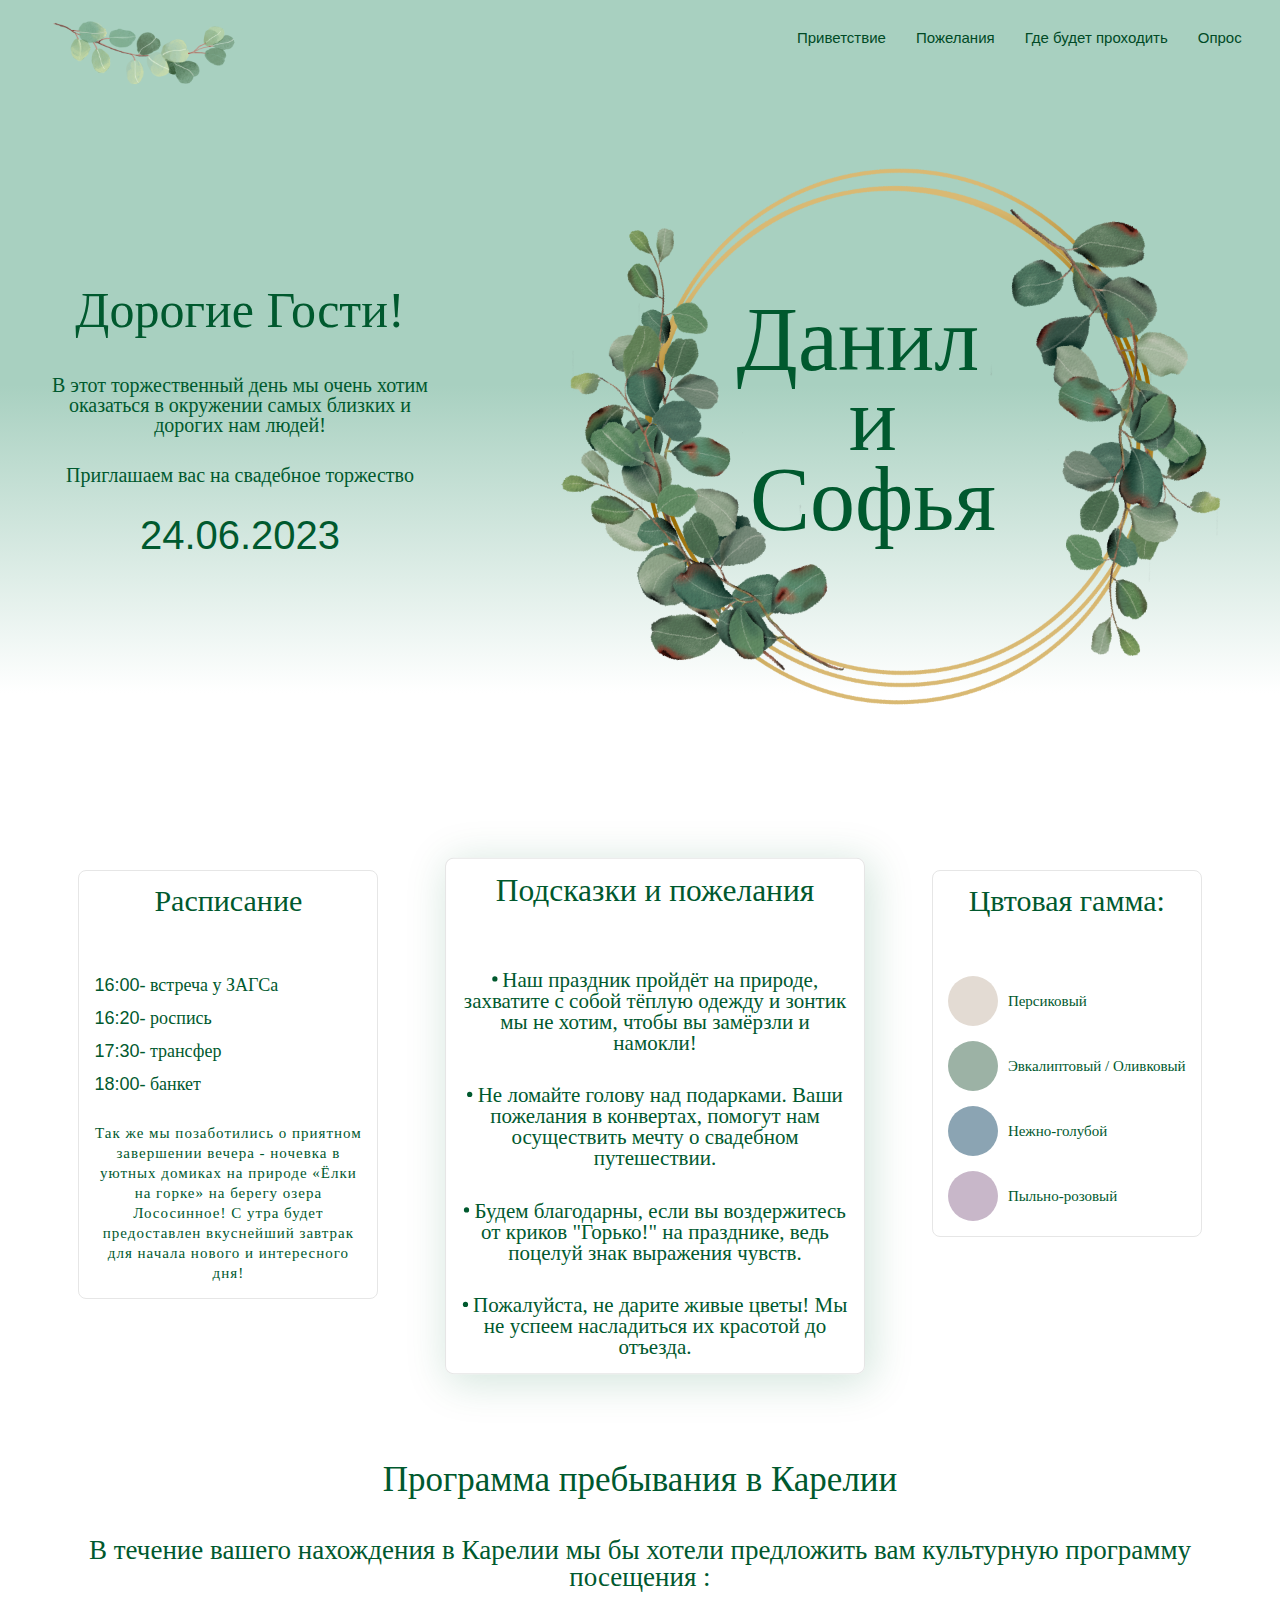
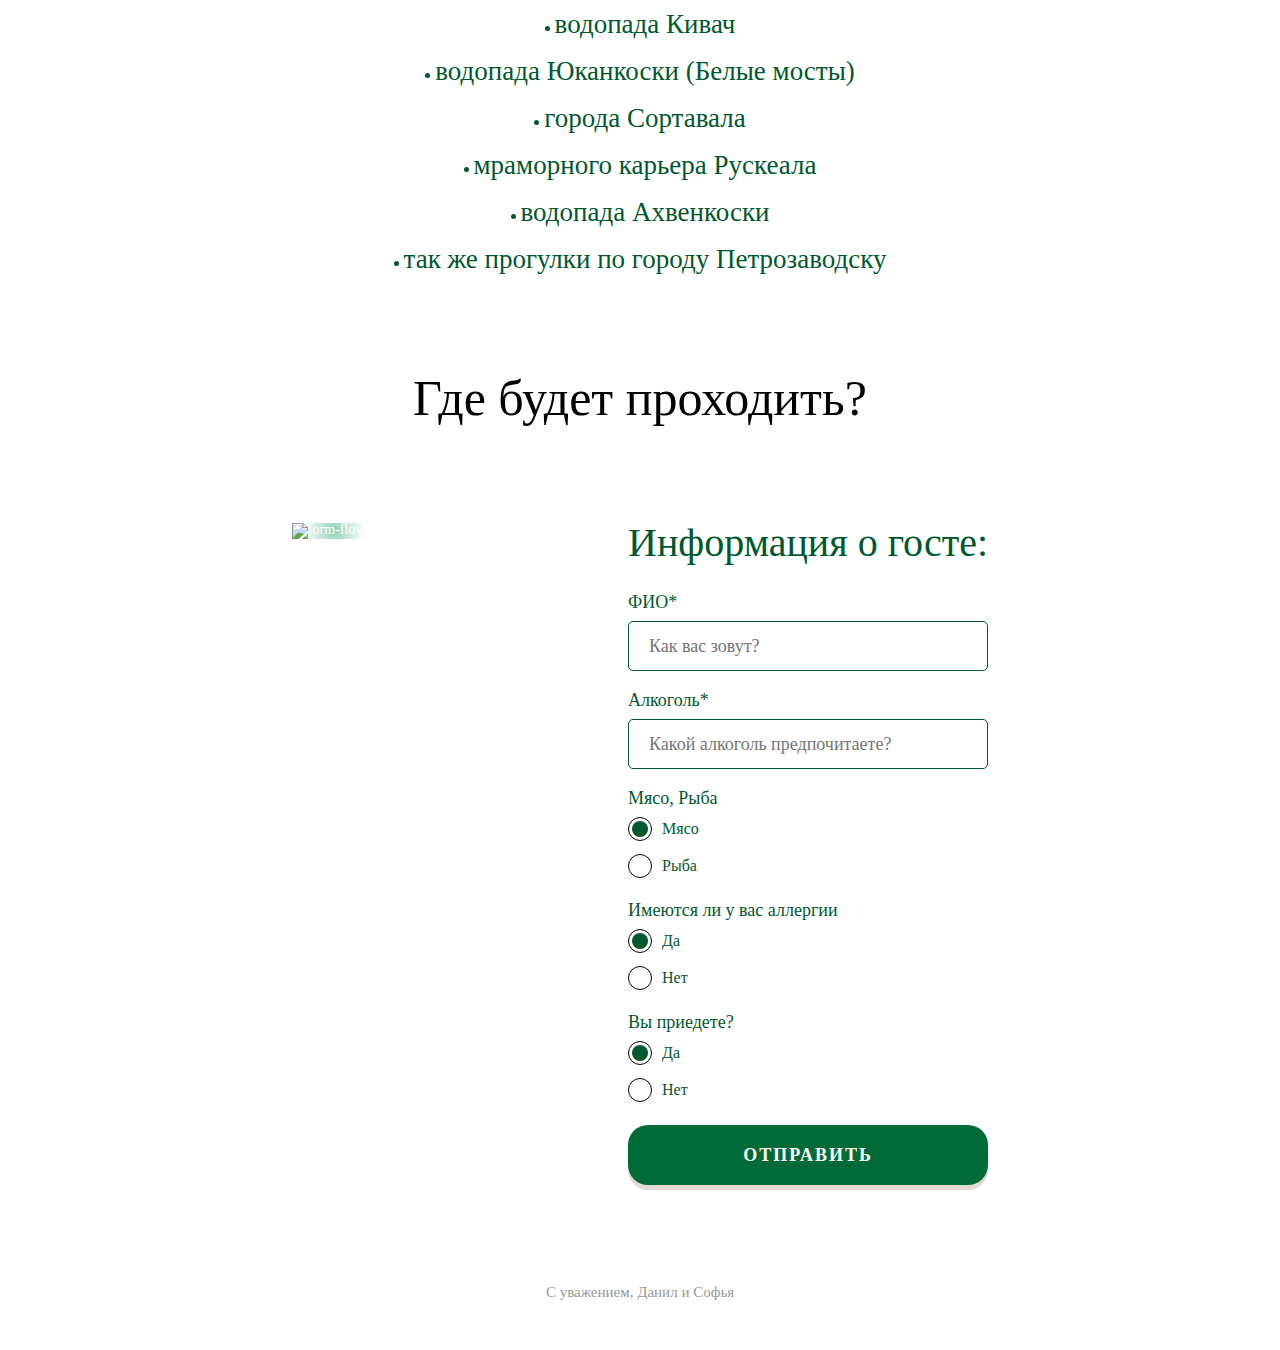
==== wedding/index.html @ c29b282f "refactor: new folder name" ====
<!DOCTYPE html>
<html lang="en">
    <head>
    <meta charset="UTF-8">
    <meta http-equiv="X-UA-Compatible" content="IE=edge">
    <meta name="viewport" content="width=device-width, initial-scale=1.0">
    <link rel="stylesheet" href="css/style.min.css">
    <title>Welcome</title>
</head>
<body>
    <section class="welcome">
        <header class="header">
    <div class="header-container">
        <div class="header-body">
            <div class="header-body__logo">
                <img src="img/flower-header.png" alt="flower-header" class="header-body__img">
            </div>
            <div class="header__menu">
                <nav class="header-nav">
                    <ul class="header-nav__list">
                        <li class="header-nav__item"><a href="#" class="header-nav__link header-nav__active">Приветствие</a></li>
                        <li class="header-nav__item"><a href="#wishes" class="header-nav__link">Пожелания</a></li>
                        <li class="header-nav__item"><a href="#location" class="header-nav__link">Где будет проходить</a></li>
                        <li class="header-nav__item"><a href="#questions" class="header-nav__link">Опрос</a></li>
                    </ul>
                </nav>
            </div>
            <div class="menu__icon">
                <span class="menu__line"></span>
                <span class="menu__line"></span>
                <span class="menu__line"></span>
            </div>
        </div>
    </div>
</header>
        <div class="welcome-block block">
  <div class="block__content">  
    <div class="block__info">
      <h2 class="block__title">Дорогие Гости!</h2>
      <div class="block__subtitle">
        <div class="block__text-one">
          В этот торжественный день мы очень хотим оказаться в окружении самых близких и дорогих нам людей!
        </div>
        <div class="block__text-two">
          Приглашаем вас на свадебное торжество <span class="data"> 24.06.2023 </span>
        </div>
      </div>
    </div>
    <div class="block__img">
      <div class="block__img_text">
        <span class="first-name"> Данил </span> <br> и <br> <span class="second-name">Софья</span> <br>
      </div>
      <img src="img/flowers-1.png" class="img" alt="welcome-img">
    </div>
  </div>  
</div>
    </section>
    <section id="wishes" class="wishes-block block">
  <div class="block__content card">
    <div class="block__info">
      <h2 class="block__title">Расписание</h2>
      <div class="block__flex">
        <ul class="shedule__list">
          <li class="shedule__item"><span class="time">16:00</span>- встреча у ЗАГСа</li>
          <li class="shedule__item"><span class="time">16:20</span>- роспись </li>
          <li class="shedule__item"><span class="time">17:30</span>- трансфер</li>
          <li class="shedule__item"><span class="time">18:00</span>- банкет</li>
        </ul>
        <div class="block__text">
          Так же мы позаботились о приятном завершении вечера - ночевка в уютных домиках на природе «Ёлки на горке» на берегу озера Лососинное!
          С утра будет предоставлен вкуснейший завтрак для начала нового и интересного дня!
        </div>
      </div>
    </div>
  </div>
  <div class="block__content card close-look">  
    <div class="block__info">
      <h2 class="block__title">Подсказки и пожелания</h2>
      <ul class="block__list">
        <li class="block__item">Наш праздник пройдёт на природе, захватите с собой тёплую одежду и зонтик мы не хотим, чтобы вы замёрзли и намокли!</li>
        <li class="block__item">Не ломайте голову над подарками. Ваши пожелания в конвертах, помогут нам осуществить мечту о свадебном путешествии.</li>
        <li class="block__item">Будем благодарны, если вы воздержитесь от криков "Горько!" на празднике, ведь поцелуй знак выражения чувств.</li>
        <li class="block__item">Пожалуйста, не дарите живые цветы! Мы не успеем насладиться их красотой до отъезда.</li>
      </ul>
    </div>
  </div>
  <div class="block__content card">
    <div class="block__info">
      <div class="block__title">
        Цвтовая гамма:
      </div>
      <div class="block__colors">
        <div class="block__color">
          <div class="block_colored color-1"></div>
          <div class="block__color_name">Персиковый</div>
        </div>
        <div class="block__color">
          <div class="block_colored color-2"></div>
          <div class="block__color_name">Эвкалиптовый / Оливковый </div>
        </div>
        <div class="block__color">
          <div class="block_colored color-3"></div>
          <div class="block__color_name">Нежно-голубой</div>
        </div>
        <div class="block__color">
          <div class="block_colored color-4"></div>
          <div class="block__color_name">Пыльно-розовый</div>
        </div>
      </div>
    </div>
  </div>
</section>
    <section class="care-block block">
  <div class="block__info">
    <h2 class="block__title">Программа пребывания в Карелии</h2>
    <div class="block__text">
        В течение вашего нахождения в Карелии мы бы хотели предложить вам культурную программу посещения :
       <ul class="block__list">
        <li class="block__item">водопада Кивач</li>
        <li class="block__item">водопада Юканкоски (Белые мосты)</li>
        <li class="block__item">города Сортавала</li>
        <li class="block__item">мраморного карьера Рускеала</li>
        <li class="block__item">водопада Ахвенкоски</li>
        <li class="block__item">так же прогулки по городу Петрозаводску</li>
       </ul>
    </div>
  </div>
</section>
    <section id="location" class="map-block block">
  <div class="block__info">
    <h2 class="block__title">
      Где будет проходить?
    </h2>
    <div class="block__position">
      <script type="text/javascript" charset="utf-8" async src="https://api-maps.yandex.ru/services/constructor/1.0/js/?um=constructor%3A1b09e8633f9c3d710726d26fac72322b1c498619cf0ec806323dfc02409b1bf2&amp;width=100%25&amp;height=500&amp;lang=ru_RU&amp;scroll=true"></script>
    </div>
  </div>
</section>

    <section id="questions" class="form-block block">
  <div class="block__info">
    <div class="block__img">
      <img src="img/flowers.png" alt="form-flower">
    </div>
  </div>
  <form action="#" class="form__body">
    <h3 class="form__title">Информация о госте:</h3>
    <div class="form__item">
      <label for="formQ1" class="form__label">ФИО*</label>
      <input placeholder="Как вас зовут?"id="formQ1" type="text" name="guests" class="form__input">
    </div>
    <div class="form__item">
      <label for="formQ2" class="form__label">Алкоголь*</label>
      <input placeholder="Какой алкоголь предпочитаете?" id="formQ2" type="text" name="alcohol" class="form__input">
    </div>
    <div class="form__item">
      <div class="form__label">Мясо, Рыба</div>
      <div class="options">
        <div class="options__item">
          <input id="formQ3-1" checked value="meat" type="radio" name="food" class="options__input">
          <label for="formQ3-1" class="options__label"><span>Мясо</span></label>
        </div>
        <div class="options__item">
          <input id="formQ3-3" value="fish" type="radio" name="food" class="options__input">
          <label for="formQ3-3" class="options__label"><span>Рыба</span></label>
        </div>
      </div>
    </div>
    <div class="form__item">
      <div class="form__label">Имеются ли у вас аллергии</div>
      <div class="options">
        <div class="options__item">
          <input id="formQ4-1" checked value="yes" type="radio" name="allergies" class="options__input">
          <label for="formQ4-1" class="options__label"><span>Да</span></label>
        </div>
        <div class="options__item">
          <input id="formQ4-2" value="no" type="radio" name="allergies" class="options__input">
          <label for="formQ4-2" class="options__label"><span>Нет</span></label>
        </div>
      </div>
    </div>
    <div class="form__item">
      <div class="form__label">Вы приедете?</div>
      <div class="options">
        <div class="options__item">
          <input id="formQ5-1" checked value="yes" type="radio" name="arrive" class="options__input">
          <label for="formQ5-1" class="options__label"><span>Да</span></label>
        </div>
        <div class="options__item">
          <input id="formQ6-2" value="no" type="radio" name="arrive" class="options__input">
          <label for="formQ6-2" class="options__label"><span>Нет</span></label>
        </div>
      </div>
    </div>
    <button tyope="submit" class="form__button">Отправить</button>
  </form>
</section>
    <footer class="footer">
  <div class="footer-container">С уважением, Данил и Софья</div>
</footer>
    <div class="shadow"></div>
    <script src="js/app.min.js"></script>
</body>
</html>
---- wedding/css/style.min.css ----
@charset "UTF-8";@import url(https://fonts.googleapis.com/css2?family=Alegreya:ital,wght@0,400;0,600;0,700;1,500&display=swap);@import url(https://fonts.cdnfonts.com/css/tt-ricordi-trial);@import url(https://fonts.cdnfonts.com/css/suithame);*{padding:0;margin:0;border:0}*,:after,:before{-moz-box-sizing:border-box;-webkit-box-sizing:border-box;box-sizing:border-box}:active,:focus{outline:0}a:active,a:focus{outline:0}aside,footer,header,nav{display:block}body,html{height:100%;width:100%;font-size:100%;line-height:1;font-size:14px;-ms-text-size-adjust:100%;-moz-text-size-adjust:100%;-webkit-text-size-adjust:100%}button,input,textarea{font-family:inherit}input::-ms-clear{display:none}button{cursor:pointer}button::-moz-focus-inner{padding:0;border:0}a,a:visited{text-decoration:none}a{color:#000}a:visited{color:#000}a:hover{text-decoration:none}ul li{list-style:none}img{vertical-align:top}h1,h2,h3,h4,h5,h6{font-size:inherit;font-weight:inherit}.header .header-container{max-width:1200px;margin:0 auto;padding-top:10px}.header .header-container .header-body{display:flex;align-items:center;justify-content:space-between}.header .header-container .header-body .header-body__logo{position:relative;cursor:pointer;color:#fff;min-width:200px;min-height:60px}.header .header-container .header-body .header-body__logo .header-body__img{display:block;position:absolute;left:0;top:-60px;max-width:200px;transform:rotate(90deg);transition:.5s}.header .header-container .header-body .header-body__logo .header-body__img:hover{transform:rotate(95deg);transition:.5s}.header .header-container .header-body .header-body__logo .header-body__img:active{transform:rotate(85deg);transition:.1s}.header .header-container .header-body .header__menu .header-nav{font-family:Arial;max-width:443px;max-height:27px}.header .header-container .header-body .header__menu .header-nav .header-nav__list{display:flex;column-gap:30px}.header .header-container .header-body .header__menu .header-nav .header-nav__list .header-nav__item{margin-top:-5px;font-size:15px;line-height:160%}.header .header-container .header-body .header__menu .header-nav .header-nav__list .header-nav__item .header-nav__link{white-space:nowrap;display:inline-block;color:#004a26;transition:.3s}.header .header-container .header-body .header__menu .header-nav .header-nav__list .header-nav__item .header-nav__link:hover{color:#006b37;transform:scale(1.1);transition:.3s}.header .header-container .header-body .header__menu .header-nav .header-nav__list .header-nav__item:last-child{margin-right:0}.header .header-container .menu__icon{display:none;position:relative;overflow:hidden;min-width:30px;min-height:30px;z-index:5}.header .header-container .menu__icon span{position:absolute;min-width:30px;height:3px;top:50%;left:50%;transform:translate(-50%,50%);background-color:#004a26;transition:all .3s}.header .header-container .menu__icon span:nth-of-type(2){top:calc(50% - 9px);transition:.3s}.header .header-container .menu__icon span:nth-of-type(3){top:calc(50% + 9px);transition:.3s}.header .header-container .menu__icon.active span:nth-of-type(1){top:50%;transform:translate(-10%,-100%) rotate(90deg)}.header .header-container .menu__icon.active span:nth-of-type(2){top:50%;transform:translate(-45%,-100%) rotate(90deg)}.header .header-container .menu__icon.active span:nth-of-type(3){top:50%;transform:translate(-80%,-100%) rotate(90deg)}@media (max-width:1200px){.header .header-container{max-width:1100px;padding-left:20px;padding-right:20px}.header .header-container .header-body{justify-content:space-between}.header .header-container .header-body .header-body__logo{min-width:200px;min-height:60px}.header .header-container .header-body .header-body__logo .header-body__img{left:0;top:-50px;max-width:200px}}@media (max-width:768px){.header .header-container{max-width:706px;padding-left:0;padding-right:0}.header .header-container .header-body .header-body__logo{min-width:150px;min-height:60px}.header .header-container .header-body .header-body__logo .header-body__img{top:-50px;max-width:150px}}@media (max-width:767.5px){.header .header-container .header-body .header__menu{position:fixed;top:-150%;right:0;width:100%;height:100%;background:#fff;background:linear-gradient(0deg,#fff 10%,#a8d0c0 50%);transition:.5s}.header .header-container .header-body .header__menu.active{z-index:4;top:0;transition:.5s}.header .header-container .header-body .header__menu .header-nav{max-width:100%}.header .header-container .header-body .header__menu .header-nav .header-nav__list{margin:248px auto;flex-direction:column;align-items:center;gap:30px}.header .header-container .header-body .header__menu .header-nav .header-nav__list .header-nav__item{font-family:"TT Ricordi Trial";border-bottom:1px solid #616161;margin:0;font-size:28px;line-height:160%;transition:.2s}.header .header-container .header-body .header__menu .header-nav .header-nav__list .header-nav__item.active{transform:scale(1.05);transition:.2s}.header .header-container .header-body .menu__icon{min-height:30px;display:block;color:#f1cdb3}}@media (max-width:720px){.header .header-container{max-width:700px;padding-left:20px;padding-right:20px}}@media (max-width:620px){.header .header-container{max-width:700px;padding-left:20px;padding-right:20px}.header .header-container .header-body .header-body__logo{min-width:100px;min-height:60px}.header .header-container .header-body .header-body__logo .header-body__img{top:-20px;max-width:100px}}@media (max-width:365px){.header .header-container{max-width:350px}}@media (max-width:290px){.header .header-container{padding:15px 10px}.header .header-container .header-body .header__menu{width:290px;height:100%}.header .header-container .header-body .header__menu .header-nav .header-nav__list{max-width:220px;gap:30px}.header .header-container .header-body .header__menu .header-nav .header-nav__list .header-nav__item{font-size:25px}}.welcome-block{font-family:Georgia}.welcome-block .block__content{display:flex;justify-content:space-between}.welcome-block .block__content .block__info{min-height:50%;display:flex;flex-direction:column;text-align:center;align-self:center;row-gap:40px}.welcome-block .block__content .block__info .block__title{font-family:"TT Ricordi Trial";color:#00592e;font-size:50px;font-weight:500}.welcome-block .block__content .block__info .block__subtitle{font-family:Georgia;display:flex;flex-direction:column;row-gap:30px;color:#00592e;max-width:400px;font-size:20px}.welcome-block .block__content .block__info .block__subtitle .block__text-two .data{display:block;margin-top:30px;font-family:Suithame,sans-serif;font-size:40px}.welcome-block .block__content .block__img{position:relative;max-width:700px;max-height:700px}.welcome-block .block__content .block__img .block__img_text{user-select:none;font-family:"TT Ricordi Trial";font-size:90px;line-height:80px;font-weight:100;color:#00592e;text-align:center;position:absolute;left:210px;bottom:230px}.welcome-block .block__content .block__img .block__img_text .first-name{margin-left:-30px}.welcome-block .block__content .block__img .block__img_text .small-text{margin-left:60px;font-size:35px}.welcome-block .block__content .block__img img{max-width:700px;max-height:700px}@media (max-width:1250px){.welcome-block .block__content{justify-content:space-evenly}}@media (max-width:1100px){.welcome-block .block__content{justify-content:space-evenly}.welcome-block .block__content .block__img{max-width:500px;max-height:500px}.welcome-block .block__content .block__img img{max-width:500px;max-height:500px}.welcome-block .block__content .block__img .block__img_text{font-size:70px;line-height:60px;left:110px;bottom:160px}.welcome-block .block__content .block__img .block__img_text .first-name{margin-left:0}.welcome-block .block__content .block__img .block__img_text .second-name{margin-left:30px}.welcome-block .block__content .block__img .block__img_text .small-text{margin-left:0;font-size:35px}}@media (max-width:980px){.welcome-block .block__content{justify-content:space-evenly}.welcome-block .block__content .block__info .block__title{font-size:40px}.welcome-block .block__content .block__info .block__subtitle{font-size:15px}}@media (max-width:750px){.welcome-block .block__content{justify-content:space-evenly}.welcome-block .block__content .block__info{row-gap:15px}.welcome-block .block__content .block__info .block__title{font-size:30px}.welcome-block .block__content .block__info .block__subtitle{font-size:12px;row-gap:15px}.welcome-block .block__content .block__info .block__subtitle .block__text-two .data{margin-top:15px;font-size:30px}.welcome-block .block__content .block__img{max-width:300px;max-height:300px}.welcome-block .block__content .block__img img{max-width:300px;max-height:300px}.welcome-block .block__content .block__img .block__img_text{font-size:40px;line-height:40px;left:60px;bottom:85px}.welcome-block .block__content .block__img .block__img_text .first-name{margin-left:0}.welcome-block .block__content .block__img .block__img_text .second-name{margin-left:30px}}@media (max-width:490px){.welcome-block .block__content{justify-content:space-evenly}.welcome-block .block__content .block__info{row-gap:10px}.welcome-block .block__content .block__info .block__title{font-size:20px}.welcome-block .block__content .block__info .block__subtitle{font-size:10px;row-gap:10px}.welcome-block .block__content .block__info .block__subtitle .block__text-two .data{margin-top:10px;font-size:20px}.welcome-block .block__content .block__img{max-width:200px;max-height:200px}.welcome-block .block__content .block__img img{max-width:200px;max-height:200px}.welcome-block .block__content .block__img .block__img_text{font-size:25px;line-height:25px;left:35px;bottom:60px}.welcome-block .block__content .block__img .block__img_text .first-name{margin-left:0}.welcome-block .block__content .block__img .block__img_text .second-name{margin-left:30px}}@media (max-width:360px){.welcome-block .block__content{justify-content:space-evenly}.welcome-block .block__content .block__info{row-gap:10px}.welcome-block .block__content .block__info .block__title{font-size:20px}.welcome-block .block__content .block__info .block__subtitle{font-size:9px;row-gap:10px}.welcome-block .block__content .block__info .block__subtitle .block__text-two .data{margin-top:10px;font-size:15px}}@media (max-width:300px){.welcome-block .block__content{justify-content:space-evenly}.welcome-block .block__content .block__info{row-gap:10px}.welcome-block .block__content .block__info .block__title{font-size:15px;white-space:nowrap}.welcome-block .block__content .block__info .block__subtitle{font-size:10px;letter-spacing:0;row-gap:5px}.welcome-block .block__content .block__info .block__subtitle .block__text-two .data{margin-top:10px;font-size:15px}.welcome-block .block__content .block__img{max-width:150px;max-height:150px}.welcome-block .block__content .block__img img{max-width:150px;max-height:150px}.welcome-block .block__content .block__img .block__img_text{font-size:18px;line-height:20px;left:27px;bottom:45px}.welcome-block .block__content .block__img .block__img_text .second-name{margin-left:25px}}.wishes-block{display:flex;justify-content:space-around;flex-wrap:wrap}.wishes-block .block__content{cursor:pointer;border:1px solid #e6e6e6;border-radius:8px;max-width:300px;padding:15px;height:100%;transition:.5s}.wishes-block .block__content .block__colors{display:flex;flex-wrap:wrap;flex-direction:column;align-items:start;row-gap:15px}.wishes-block .block__content .block__colors .block__color{display:flex;align-items:center;column-gap:10px}.wishes-block .block__content .block__colors .block__color .block_colored{min-width:50px;min-height:50px;max-width:50px;max-height:50px;border-radius:50%}.wishes-block .block__content .block__colors .block__color .block__color_name{text-align:left;font-family:Georgia,"Times New Roman",Times,serif;font-size:15px}.wishes-block .block__content .block__colors .block__color .color-1{background-color:#e3dbd3}.wishes-block .block__content .block__colors .block__color .color-2{background-color:#9cb2a5}.wishes-block .block__content .block__colors .block__color .color-3{background-color:#8ba4b3}.wishes-block .block__content .block__colors .block__color .color-4{background-color:#c8b7c9}.wishes-block .block__content .block__info{display:flex;flex-direction:column;text-align:center;color:#00592e}.wishes-block .block__content .block__info .block__title{font-family:"TT Ricordi Trial";font-size:30px;margin-bottom:60px}.wishes-block .block__content .block__info .block__list{max-width:600px;margin:0 auto;display:flex;flex-direction:column;row-gap:30px}.wishes-block .block__content .block__info .block__list .block__item{font-family:Georgia,"Times New Roman",Times,serif;font-size:20px}.wishes-block .block__content .block__info .block__list .block__item::before{content:"";display:inline-block;width:5px;height:5px;background-color:#00592e;border-radius:10px;margin:0 5px 5px 0}.wishes-block .block__content .block__info .shedule__list{display:flex;flex-direction:column;row-gap:15px}.wishes-block .block__content .block__info .shedule__list .shedule__item{font-size:18px;text-align:left}.wishes-block .block__content .block__info .shedule__list .shedule__item .time{font-family:Suithame,sans-serif}.wishes-block .block__content .block__info .block__text{text-align:center;margin-top:30px;font-size:15px;line-height:20px;letter-spacing:1px}.wishes-block .block__content:nth-child(2){max-width:400px}.close-look{transform:scale(1.05);box-shadow:4px 6px 40px 2px rgba(1,109,57,.1764705882);transition:.5s}@media (max-width:1060px){.wishes-block .block__content{max-width:250px}.wishes-block .block__content .block__info .block__title{margin-bottom:20px}.wishes-block .block__content .block__info .block__list{row-gap:15px}.wishes-block .block__content .block__info .block__list .block__item{font-size:15px}.wishes-block .block__content .block__info .shedule__list{row-gap:15px}.wishes-block .block__content .block__info .shedule__list .shedule__item{font-size:15px;text-align:left}.wishes-block .block__content .block__info .shedule__list .shedule__item .time{font-family:Suithame,sans-serif}.wishes-block .block__content .block__info .block__text{margin-top:15px;font-size:15px;line-height:15px;letter-spacing:0}}@media (max-width:990px){.wishes-block .block__content{max-width:250px}.wishes-block .block__content .block__info .block__title{font-size:30px}.wishes-block .block__content .block__info .block__colors .block__color .block_colored{min-width:30px;min-height:30px;max-width:30px;max-height:30px;border-radius:50%}.wishes-block .block__content .block__info .block__colors .block__color .block__color_name{font-size:12px}.wishes-block .block__content .block__info .block__list{max-width:300px}.wishes-block .block__content .block__info .block__list .block__item{font-size:12px}.wishes-block .block__content .block__info .shedule__list{row-gap:15px}.wishes-block .block__content .block__info .shedule__list .shedule__item{font-size:12px}.wishes-block .block__content .block__info .block__flex .block__text{font-size:12px}}@media (max-width:800px){.wishes-block{gap:15px}.wishes-block .block__content .block__info .block__list{max-width:400px}.wishes-block .block__content .block__info .block__list .block__item::before{margin:0 5px 2px 0}.wishes-block .block__content .block__info .block__flex{max-width:600px;display:flex}.wishes-block .block__content .block__info .block__flex .block__text{text-align:left;max-width:200px;margin:0 0 0 20px}}@media (max-width:693px){.wishes-block{gap:15px}.wishes-block .block__content{max-width:355px}.wishes-block .block__content .block__info .block__title{font-size:30px}.wishes-block .block__content .block__info .block__list{max-width:400px}.wishes-block .block__content .block__info .block__list .block__item::before{margin:0 5px 2px 0}.wishes-block .block__content .block__info .block__flex{max-width:600px;display:flex}.wishes-block .block__content .block__info .block__flex .block__text{text-align:left;max-width:200px;margin:0 0 0 20px}}@media (max-width:480px){.wishes-block .block__content .block__info .block__title{font-size:20px}}@media (max-width:350px){.wishes-block .block__content .block__info .block__flex{max-width:600px;display:flex;flex-direction:column}.wishes-block .block__content .block__info .block__flex .block__text{text-align:center;max-width:200px;margin:15px 0 0 0}}.care-block .block__info{color:#00592e;min-height:50%;display:flex;flex-direction:column;text-align:center;align-self:center;row-gap:40px}.care-block .block__info .block__title{font-family:"TT Ricordi Trial";font-size:35px}.care-block .block__info .block__text{display:flex;flex-direction:column;row-gap:20px;font-size:3vh}.care-block .block__info .block__text .block__list{max-width:500px;margin:0 auto;text-align:center;display:flex;flex-direction:column;row-gap:20px}.care-block .block__info .block__text .block__list .block__item{cursor:pointer;font-family:Georgia,"Times New Roman",Times,serif;transition:.5s}.care-block .block__info .block__text .block__list .block__item::before{content:"";display:inline-block;width:5px;height:5px;background-color:#00592e;border-radius:10px;margin:0 5px 2px 0}.care-block .block__info .block__text .block__list .block__item:hover{margin-left:10px;transition:.5s}.care-block .block__info .block__text .block__list .block__item:active{transform:scale(1.05);transition:.5s}@media (max-width:990px){.care-block .block__info{row-gap:30px}.care-block .block__info .block__title{font-size:30px}.care-block .block__info .block__text{font-size:15px}.care-block .block__info .block__text .block__list{font-size:13px;row-gap:10px}}@media (max-width:480px){.care-block .block__info{row-gap:20px}.care-block .block__info .block__title{font-size:20px}.care-block .block__info .block__text{font-size:13px}.care-block .block__info .block__text .block__list{font-size:13px;row-gap:10px}}.map-block{max-width:1200px;margin:0 auto;margin-bottom:100px}.map-block .block__info{text-align:center}.map-block .block__info .block__title{font-family:"TT Ricordi Trial";font-size:50px;font-weight:500;margin-bottom:60px}.map-block .block__info .block__position{max-width:1200px}@media (max-width:990px){.map-block .block__info .block__title{font-size:30px;margin-bottom:30px}}@media (max-width:480px){.map-block .block__info .block__title{font-size:20px}}.form-block{display:flex;justify-content:space-evenly;color:#00592e}.form-block .block__info{color:#fff;max-width:100%;max-height:60px}.form-block .block__info .block__img{display:block;background:#95d2ba;background:radial-gradient(circle,#95d2ba 3%,#fff 74%);max-width:500px}.form-block .block__info .block__img img{max-width:500px;transition:.5s}.form-block .block__info .block__img img:hover{transform:scale(1.1);transition:.5s}.form-block .block__info .block__img img:active{opacity:.8}.form-block *{outline:0}.form-block .form__body{display:block}.form-block .form__body .form__title{font-family:"TT Ricordi Trial";font-size:40px;margin-bottom:30px}.form-block .form__body .form__item{margin-bottom:20px}.form-block .form__body .form__item .form__label{font-size:18px;display:block;margin-bottom:10px}.form-block .form__body .form__item .form__input{font-size:18px;min-height:50px;padding:0 20px;border-radius:5px;width:100%;border:1px solid #00592e;transition:.2s}.form-block .form__body .form__item .form__input:focus{box-shadow:0 0 10px #a8a8a8;transition:.2s}.form-block .form__body .form__item .options .options__item{margin-bottom:10px}.form-block .form__body .form__item .options .options__item .options__input{display:none;transition:.3s}.form-block .form__body .form__item .options .options__item .options__input:checked+.options__label::after{transform:scale(1);transition:.3s}.form-block .form__body .form__item .options .options__item .options__label{position:relative;display:inline-flex;font-size:16px;line-height:140%;align-items:center;transition:.3s}.form-block .form__body .form__item .options .options__item .options__label::before{content:"";align-self:flex-start;flex:0 0 24px;height:24px;background-color:#fff;border:1px solid #000;border-radius:50%;margin-right:10px}.form-block .form__body .form__item .options .options__item .options__label::after{content:"";position:absolute;top:4px;left:4px;width:16px;height:16px;background-color:#00592e;border-radius:50%;transform:scale(0)}.form-block .form__body .form__button{position:relative;top:0;width:100%;display:flex;justify-content:center;align-items:center;min-height:60px;background-color:#006b37;color:#fff;font-size:18px;font-weight:700;letter-spacing:2px;text-transform:uppercase;cursor:pointer;border-radius:20px;box-shadow:0 5px 0 #e3dbd3;transition:.5s}.form-block .form__body .form__button:hover{background-color:#00944c;box-shadow:0 4px 0 #948e89;transition:.5s}.form-block .form__body .form__button:active{top:3px;box-shadow:0 2px 0 #948e89}@media (max-width:930px){.form-block .block__info{max-width:100%;max-height:60px}.form-block .block__info .block__img{max-width:400px}.form-block .block__info .block__img img{max-width:400px}.form-block .form__body .form__title{font-family:"TT Ricordi Trial";font-size:30px;margin-bottom:30px}.form-block .form__body .form__item{margin-bottom:20px}.form-block .form__body .form__item .form__input{min-height:50px;width:100%}}@media (max-width:760px){.form-block{display:block;max-width:100%}.form-block .block__info{max-height:60px}.form-block .block__info .block__img{display:none}.form-block .block__info .block__img img{display:none}.form-block .form__body{max-width:80%;margin:0 auto}.form-block .form__body .form__title{text-align:center;font-size:30px;font-weight:700;margin-bottom:30px}.form-block .form__body .form__item{margin-bottom:20px}.form-block .form__body .form__item .form__input{min-height:50px;width:100%}}@media (max-width:470px){.form-block{display:block;max-width:100%}.form-block .form__body{max-width:80%;margin:0 auto}.form-block .form__body .form__title{font-size:20px;font-weight:700;margin-bottom:30px}.form-block .form__body .form__item{margin-bottom:20px}.form-block .form__body .form__item .form__input{min-height:50px;width:100%}}.footer{max-width:1200px;margin:100px auto;padding-bottom:50px}.footer .footer-container{text-align:center;font-size:15px;color:gray;opacity:.8}html{scroll-behavior:smooth}body{overflow-x:hidden;background:#fff}.block{max-width:1200px;margin:0 auto;margin-bottom:100px}.welcome{background:#fff;background:linear-gradient(0deg,#fff 10%,#a8d0c0 50%)}.lock{overflow:hidden}@media (max-width:980px){.block{padding:0 15px}}@media (max-width:980px){.block{padding:0 15px;margin-bottom:30px}}
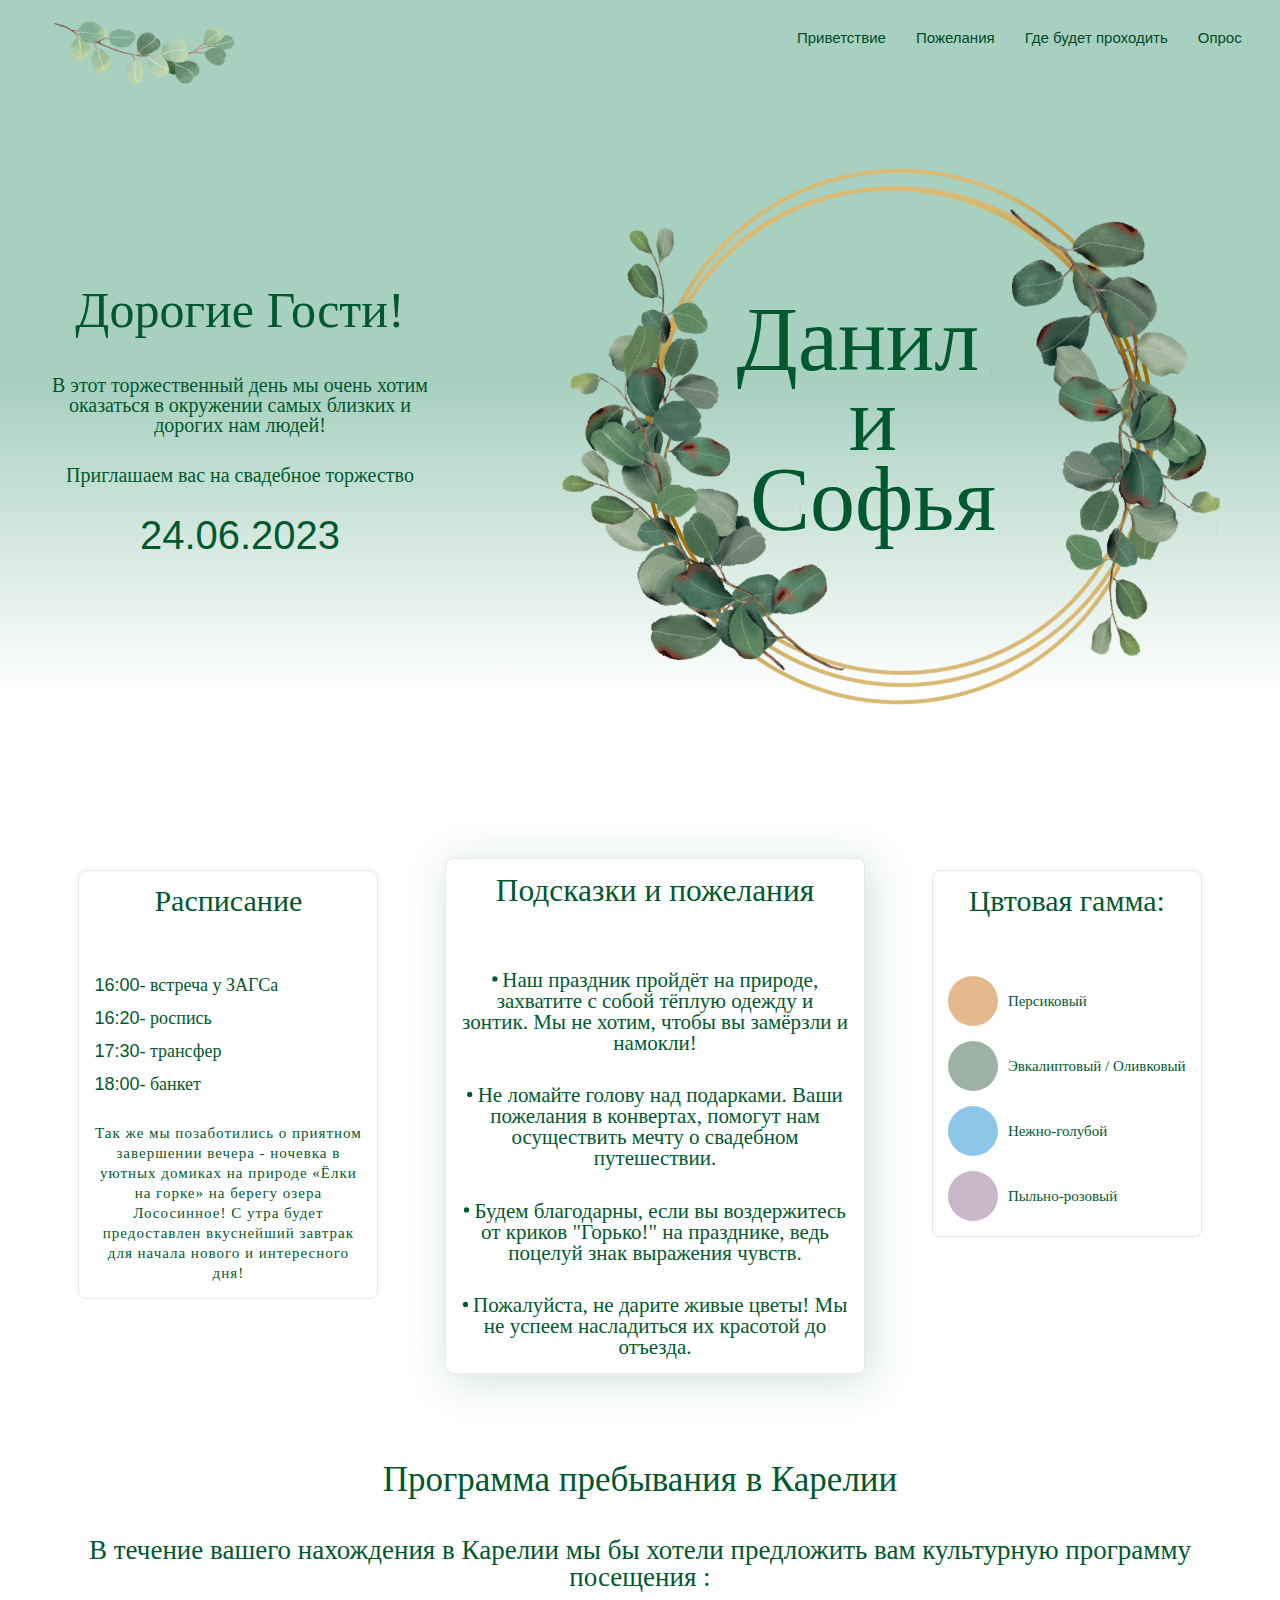
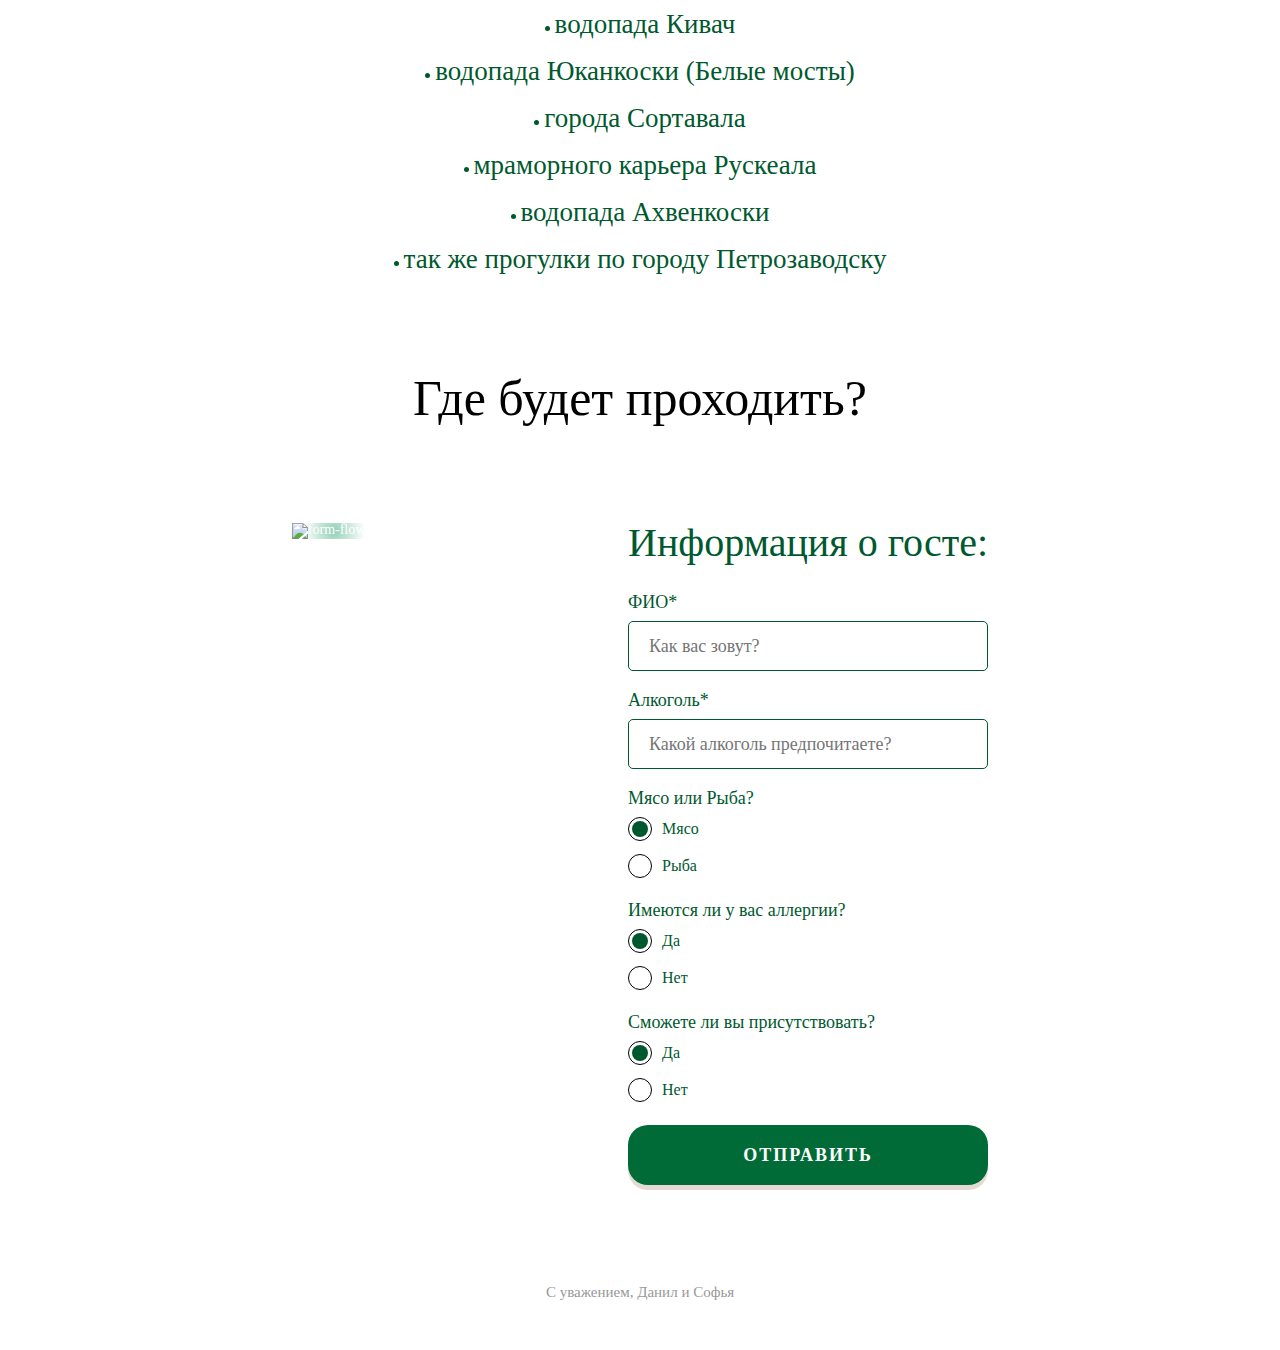
==== commit 3734589d: "fix: form, colors, burger fixes" ====
--- a/wedding/index.html
+++ b/wedding/index.html
@@ -77,7 +77,7 @@
     <div class="block__info">
       <h2 class="block__title">Подсказки и пожелания</h2>
       <ul class="block__list">
-        <li class="block__item">Наш праздник пройдёт на природе, захватите с собой тёплую одежду и зонтик мы не хотим, чтобы вы замёрзли и намокли!</li>
+        <li class="block__item">Наш праздник пройдёт на природе, захватите с собой тёплую одежду и зонтик. Мы не хотим, чтобы вы замёрзли и намокли!</li>
         <li class="block__item">Не ломайте голову над подарками. Ваши пожелания в конвертах, помогут нам осуществить мечту о свадебном путешествии.</li>
         <li class="block__item">Будем благодарны, если вы воздержитесь от криков "Горько!" на празднике, ведь поцелуй знак выражения чувств.</li>
         <li class="block__item">Пожалуйста, не дарите живые цветы! Мы не успеем насладиться их красотой до отъезда.</li>
@@ -154,7 +154,7 @@
       <input placeholder="Какой алкоголь предпочитаете?" id="formQ2" type="text" name="alcohol" class="form__input">
     </div>
     <div class="form__item">
-      <div class="form__label">Мясо, Рыба</div>
+      <div class="form__label">Мясо или Рыба?</div>
       <div class="options">
         <div class="options__item">
           <input id="formQ3-1" checked value="meat" type="radio" name="food" class="options__input">
@@ -167,7 +167,7 @@
       </div>
     </div>
     <div class="form__item">
-      <div class="form__label">Имеются ли у вас аллергии</div>
+      <div class="form__label">Имеются ли у вас аллергии?</div>
       <div class="options">
         <div class="options__item">
           <input id="formQ4-1" checked value="yes" type="radio" name="allergies" class="options__input">
@@ -180,7 +180,7 @@
       </div>
     </div>
     <div class="form__item">
-      <div class="form__label">Вы приедете?</div>
+      <div class="form__label">Сможете ли вы присутствовать?</div>
       <div class="options">
         <div class="options__item">
           <input id="formQ5-1" checked value="yes" type="radio" name="arrive" class="options__input">
--- a/wedding/css/style.min.css
+++ b/wedding/css/style.min.css
@@ -1 +1 @@
-@charset "UTF-8";@import url(https://fonts.googleapis.com/css2?family=Alegreya:ital,wght@0,400;0,600;0,700;1,500&display=swap);@import url(https://fonts.cdnfonts.com/css/tt-ricordi-trial);@import url(https://fonts.cdnfonts.com/css/suithame);*{padding:0;margin:0;border:0}*,:after,:before{-moz-box-sizing:border-box;-webkit-box-sizing:border-box;box-sizing:border-box}:active,:focus{outline:0}a:active,a:focus{outline:0}aside,footer,header,nav{display:block}body,html{height:100%;width:100%;font-size:100%;line-height:1;font-size:14px;-ms-text-size-adjust:100%;-moz-text-size-adjust:100%;-webkit-text-size-adjust:100%}button,input,textarea{font-family:inherit}input::-ms-clear{display:none}button{cursor:pointer}button::-moz-focus-inner{padding:0;border:0}a,a:visited{text-decoration:none}a{color:#000}a:visited{color:#000}a:hover{text-decoration:none}ul li{list-style:none}img{vertical-align:top}h1,h2,h3,h4,h5,h6{font-size:inherit;font-weight:inherit}.header .header-container{max-width:1200px;margin:0 auto;padding-top:10px}.header .header-container .header-body{display:flex;align-items:center;justify-content:space-between}.header .header-container .header-body .header-body__logo{position:relative;cursor:pointer;color:#fff;min-width:200px;min-height:60px}.header .header-container .header-body .header-body__logo .header-body__img{display:block;position:absolute;left:0;top:-60px;max-width:200px;transform:rotate(90deg);transition:.5s}.header .header-container .header-body .header-body__logo .header-body__img:hover{transform:rotate(95deg);transition:.5s}.header .header-container .header-body .header-body__logo .header-body__img:active{transform:rotate(85deg);transition:.1s}.header .header-container .header-body .header__menu .header-nav{font-family:Arial;max-width:443px;max-height:27px}.header .header-container .header-body .header__menu .header-nav .header-nav__list{display:flex;column-gap:30px}.header .header-container .header-body .header__menu .header-nav .header-nav__list .header-nav__item{margin-top:-5px;font-size:15px;line-height:160%}.header .header-container .header-body .header__menu .header-nav .header-nav__list .header-nav__item .header-nav__link{white-space:nowrap;display:inline-block;color:#004a26;transition:.3s}.header .header-container .header-body .header__menu .header-nav .header-nav__list .header-nav__item .header-nav__link:hover{color:#006b37;transform:scale(1.1);transition:.3s}.header .header-container .header-body .header__menu .header-nav .header-nav__list .header-nav__item:last-child{margin-right:0}.header .header-container .menu__icon{display:none;position:relative;overflow:hidden;min-width:30px;min-height:30px;z-index:5}.header .header-container .menu__icon span{position:absolute;min-width:30px;height:3px;top:50%;left:50%;transform:translate(-50%,50%);background-color:#004a26;transition:all .3s}.header .header-container .menu__icon span:nth-of-type(2){top:calc(50% - 9px);transition:.3s}.header .header-container .menu__icon span:nth-of-type(3){top:calc(50% + 9px);transition:.3s}.header .header-container .menu__icon.active span:nth-of-type(1){top:50%;transform:translate(-10%,-100%) rotate(90deg)}.header .header-container .menu__icon.active span:nth-of-type(2){top:50%;transform:translate(-45%,-100%) rotate(90deg)}.header .header-container .menu__icon.active span:nth-of-type(3){top:50%;transform:translate(-80%,-100%) rotate(90deg)}@media (max-width:1200px){.header .header-container{max-width:1100px;padding-left:20px;padding-right:20px}.header .header-container .header-body{justify-content:space-between}.header .header-container .header-body .header-body__logo{min-width:200px;min-height:60px}.header .header-container .header-body .header-body__logo .header-body__img{left:0;top:-50px;max-width:200px}}@media (max-width:768px){.header .header-container{max-width:706px;padding-left:0;padding-right:0}.header .header-container .header-body .header-body__logo{min-width:150px;min-height:60px}.header .header-container .header-body .header-body__logo .header-body__img{top:-50px;max-width:150px}}@media (max-width:767.5px){.header .header-container .header-body .header__menu{position:fixed;top:-150%;right:0;width:100%;height:100%;background:#fff;background:linear-gradient(0deg,#fff 10%,#a8d0c0 50%);transition:.5s}.header .header-container .header-body .header__menu.active{z-index:4;top:0;transition:.5s}.header .header-container .header-body .header__menu .header-nav{max-width:100%}.header .header-container .header-body .header__menu .header-nav .header-nav__list{margin:248px auto;flex-direction:column;align-items:center;gap:30px}.header .header-container .header-body .header__menu .header-nav .header-nav__list .header-nav__item{font-family:"TT Ricordi Trial";border-bottom:1px solid #616161;margin:0;font-size:28px;line-height:160%;transition:.2s}.header .header-container .header-body .header__menu .header-nav .header-nav__list .header-nav__item.active{transform:scale(1.05);transition:.2s}.header .header-container .header-body .menu__icon{min-height:30px;display:block;color:#f1cdb3}}@media (max-width:720px){.header .header-container{max-width:700px;padding-left:20px;padding-right:20px}}@media (max-width:620px){.header .header-container{max-width:700px;padding-left:20px;padding-right:20px}.header .header-container .header-body .header-body__logo{min-width:100px;min-height:60px}.header .header-container .header-body .header-body__logo .header-body__img{top:-20px;max-width:100px}}@media (max-width:365px){.header .header-container{max-width:350px}}@media (max-width:290px){.header .header-container{padding:15px 10px}.header .header-container .header-body .header__menu{width:290px;height:100%}.header .header-container .header-body .header__menu .header-nav .header-nav__list{max-width:220px;gap:30px}.header .header-container .header-body .header__menu .header-nav .header-nav__list .header-nav__item{font-size:25px}}.welcome-block{font-family:Georgia}.welcome-block .block__content{display:flex;justify-content:space-between}.welcome-block .block__content .block__info{min-height:50%;display:flex;flex-direction:column;text-align:center;align-self:center;row-gap:40px}.welcome-block .block__content .block__info .block__title{font-family:"TT Ricordi Trial";color:#00592e;font-size:50px;font-weight:500}.welcome-block .block__content .block__info .block__subtitle{font-family:Georgia;display:flex;flex-direction:column;row-gap:30px;color:#00592e;max-width:400px;font-size:20px}.welcome-block .block__content .block__info .block__subtitle .block__text-two .data{display:block;margin-top:30px;font-family:Suithame,sans-serif;font-size:40px}.welcome-block .block__content .block__img{position:relative;max-width:700px;max-height:700px}.welcome-block .block__content .block__img .block__img_text{user-select:none;font-family:"TT Ricordi Trial";font-size:90px;line-height:80px;font-weight:100;color:#00592e;text-align:center;position:absolute;left:210px;bottom:230px}.welcome-block .block__content .block__img .block__img_text .first-name{margin-left:-30px}.welcome-block .block__content .block__img .block__img_text .small-text{margin-left:60px;font-size:35px}.welcome-block .block__content .block__img img{max-width:700px;max-height:700px}@media (max-width:1250px){.welcome-block .block__content{justify-content:space-evenly}}@media (max-width:1100px){.welcome-block .block__content{justify-content:space-evenly}.welcome-block .block__content .block__img{max-width:500px;max-height:500px}.welcome-block .block__content .block__img img{max-width:500px;max-height:500px}.welcome-block .block__content .block__img .block__img_text{font-size:70px;line-height:60px;left:110px;bottom:160px}.welcome-block .block__content .block__img .block__img_text .first-name{margin-left:0}.welcome-block .block__content .block__img .block__img_text .second-name{margin-left:30px}.welcome-block .block__content .block__img .block__img_text .small-text{margin-left:0;font-size:35px}}@media (max-width:980px){.welcome-block .block__content{justify-content:space-evenly}.welcome-block .block__content .block__info .block__title{font-size:40px}.welcome-block .block__content .block__info .block__subtitle{font-size:15px}}@media (max-width:750px){.welcome-block .block__content{justify-content:space-evenly}.welcome-block .block__content .block__info{row-gap:15px}.welcome-block .block__content .block__info .block__title{font-size:30px}.welcome-block .block__content .block__info .block__subtitle{font-size:12px;row-gap:15px}.welcome-block .block__content .block__info .block__subtitle .block__text-two .data{margin-top:15px;font-size:30px}.welcome-block .block__content .block__img{max-width:300px;max-height:300px}.welcome-block .block__content .block__img img{max-width:300px;max-height:300px}.welcome-block .block__content .block__img .block__img_text{font-size:40px;line-height:40px;left:60px;bottom:85px}.welcome-block .block__content .block__img .block__img_text .first-name{margin-left:0}.welcome-block .block__content .block__img .block__img_text .second-name{margin-left:30px}}@media (max-width:490px){.welcome-block .block__content{justify-content:space-evenly}.welcome-block .block__content .block__info{row-gap:10px}.welcome-block .block__content .block__info .block__title{font-size:20px}.welcome-block .block__content .block__info .block__subtitle{font-size:10px;row-gap:10px}.welcome-block .block__content .block__info .block__subtitle .block__text-two .data{margin-top:10px;font-size:20px}.welcome-block .block__content .block__img{max-width:200px;max-height:200px}.welcome-block .block__content .block__img img{max-width:200px;max-height:200px}.welcome-block .block__content .block__img .block__img_text{font-size:25px;line-height:25px;left:35px;bottom:60px}.welcome-block .block__content .block__img .block__img_text .first-name{margin-left:0}.welcome-block .block__content .block__img .block__img_text .second-name{margin-left:30px}}@media (max-width:360px){.welcome-block .block__content{justify-content:space-evenly}.welcome-block .block__content .block__info{row-gap:10px}.welcome-block .block__content .block__info .block__title{font-size:20px}.welcome-block .block__content .block__info .block__subtitle{font-size:9px;row-gap:10px}.welcome-block .block__content .block__info .block__subtitle .block__text-two .data{margin-top:10px;font-size:15px}}@media (max-width:300px){.welcome-block .block__content{justify-content:space-evenly}.welcome-block .block__content .block__info{row-gap:10px}.welcome-block .block__content .block__info .block__title{font-size:15px;white-space:nowrap}.welcome-block .block__content .block__info .block__subtitle{font-size:10px;letter-spacing:0;row-gap:5px}.welcome-block .block__content .block__info .block__subtitle .block__text-two .data{margin-top:10px;font-size:15px}.welcome-block .block__content .block__img{max-width:150px;max-height:150px}.welcome-block .block__content .block__img img{max-width:150px;max-height:150px}.welcome-block .block__content .block__img .block__img_text{font-size:18px;line-height:20px;left:27px;bottom:45px}.welcome-block .block__content .block__img .block__img_text .second-name{margin-left:25px}}.wishes-block{display:flex;justify-content:space-around;flex-wrap:wrap}.wishes-block .block__content{cursor:pointer;border:1px solid #e6e6e6;border-radius:8px;max-width:300px;padding:15px;height:100%;transition:.5s}.wishes-block .block__content .block__colors{display:flex;flex-wrap:wrap;flex-direction:column;align-items:start;row-gap:15px}.wishes-block .block__content .block__colors .block__color{display:flex;align-items:center;column-gap:10px}.wishes-block .block__content .block__colors .block__color .block_colored{min-width:50px;min-height:50px;max-width:50px;max-height:50px;border-radius:50%}.wishes-block .block__content .block__colors .block__color .block__color_name{text-align:left;font-family:Georgia,"Times New Roman",Times,serif;font-size:15px}.wishes-block .block__content .block__colors .block__color .color-1{background-color:#e3dbd3}.wishes-block .block__content .block__colors .block__color .color-2{background-color:#9cb2a5}.wishes-block .block__content .block__colors .block__color .color-3{background-color:#8ba4b3}.wishes-block .block__content .block__colors .block__color .color-4{background-color:#c8b7c9}.wishes-block .block__content .block__info{display:flex;flex-direction:column;text-align:center;color:#00592e}.wishes-block .block__content .block__info .block__title{font-family:"TT Ricordi Trial";font-size:30px;margin-bottom:60px}.wishes-block .block__content .block__info .block__list{max-width:600px;margin:0 auto;display:flex;flex-direction:column;row-gap:30px}.wishes-block .block__content .block__info .block__list .block__item{font-family:Georgia,"Times New Roman",Times,serif;font-size:20px}.wishes-block .block__content .block__info .block__list .block__item::before{content:"";display:inline-block;width:5px;height:5px;background-color:#00592e;border-radius:10px;margin:0 5px 5px 0}.wishes-block .block__content .block__info .shedule__list{display:flex;flex-direction:column;row-gap:15px}.wishes-block .block__content .block__info .shedule__list .shedule__item{font-size:18px;text-align:left}.wishes-block .block__content .block__info .shedule__list .shedule__item .time{font-family:Suithame,sans-serif}.wishes-block .block__content .block__info .block__text{text-align:center;margin-top:30px;font-size:15px;line-height:20px;letter-spacing:1px}.wishes-block .block__content:nth-child(2){max-width:400px}.close-look{transform:scale(1.05);box-shadow:4px 6px 40px 2px rgba(1,109,57,.1764705882);transition:.5s}@media (max-width:1060px){.wishes-block .block__content{max-width:250px}.wishes-block .block__content .block__info .block__title{margin-bottom:20px}.wishes-block .block__content .block__info .block__list{row-gap:15px}.wishes-block .block__content .block__info .block__list .block__item{font-size:15px}.wishes-block .block__content .block__info .shedule__list{row-gap:15px}.wishes-block .block__content .block__info .shedule__list .shedule__item{font-size:15px;text-align:left}.wishes-block .block__content .block__info .shedule__list .shedule__item .time{font-family:Suithame,sans-serif}.wishes-block .block__content .block__info .block__text{margin-top:15px;font-size:15px;line-height:15px;letter-spacing:0}}@media (max-width:990px){.wishes-block .block__content{max-width:250px}.wishes-block .block__content .block__info .block__title{font-size:30px}.wishes-block .block__content .block__info .block__colors .block__color .block_colored{min-width:30px;min-height:30px;max-width:30px;max-height:30px;border-radius:50%}.wishes-block .block__content .block__info .block__colors .block__color .block__color_name{font-size:12px}.wishes-block .block__content .block__info .block__list{max-width:300px}.wishes-block .block__content .block__info .block__list .block__item{font-size:12px}.wishes-block .block__content .block__info .shedule__list{row-gap:15px}.wishes-block .block__content .block__info .shedule__list .shedule__item{font-size:12px}.wishes-block .block__content .block__info .block__flex .block__text{font-size:12px}}@media (max-width:800px){.wishes-block{gap:15px}.wishes-block .block__content .block__info .block__list{max-width:400px}.wishes-block .block__content .block__info .block__list .block__item::before{margin:0 5px 2px 0}.wishes-block .block__content .block__info .block__flex{max-width:600px;display:flex}.wishes-block .block__content .block__info .block__flex .block__text{text-align:left;max-width:200px;margin:0 0 0 20px}}@media (max-width:693px){.wishes-block{gap:15px}.wishes-block .block__content{max-width:355px}.wishes-block .block__content .block__info .block__title{font-size:30px}.wishes-block .block__content .block__info .block__list{max-width:400px}.wishes-block .block__content .block__info .block__list .block__item::before{margin:0 5px 2px 0}.wishes-block .block__content .block__info .block__flex{max-width:600px;display:flex}.wishes-block .block__content .block__info .block__flex .block__text{text-align:left;max-width:200px;margin:0 0 0 20px}}@media (max-width:480px){.wishes-block .block__content .block__info .block__title{font-size:20px}}@media (max-width:350px){.wishes-block .block__content .block__info .block__flex{max-width:600px;display:flex;flex-direction:column}.wishes-block .block__content .block__info .block__flex .block__text{text-align:center;max-width:200px;margin:15px 0 0 0}}.care-block .block__info{color:#00592e;min-height:50%;display:flex;flex-direction:column;text-align:center;align-self:center;row-gap:40px}.care-block .block__info .block__title{font-family:"TT Ricordi Trial";font-size:35px}.care-block .block__info .block__text{display:flex;flex-direction:column;row-gap:20px;font-size:3vh}.care-block .block__info .block__text .block__list{max-width:500px;margin:0 auto;text-align:center;display:flex;flex-direction:column;row-gap:20px}.care-block .block__info .block__text .block__list .block__item{cursor:pointer;font-family:Georgia,"Times New Roman",Times,serif;transition:.5s}.care-block .block__info .block__text .block__list .block__item::before{content:"";display:inline-block;width:5px;height:5px;background-color:#00592e;border-radius:10px;margin:0 5px 2px 0}.care-block .block__info .block__text .block__list .block__item:hover{margin-left:10px;transition:.5s}.care-block .block__info .block__text .block__list .block__item:active{transform:scale(1.05);transition:.5s}@media (max-width:990px){.care-block .block__info{row-gap:30px}.care-block .block__info .block__title{font-size:30px}.care-block .block__info .block__text{font-size:15px}.care-block .block__info .block__text .block__list{font-size:13px;row-gap:10px}}@media (max-width:480px){.care-block .block__info{row-gap:20px}.care-block .block__info .block__title{font-size:20px}.care-block .block__info .block__text{font-size:13px}.care-block .block__info .block__text .block__list{font-size:13px;row-gap:10px}}.map-block{max-width:1200px;margin:0 auto;margin-bottom:100px}.map-block .block__info{text-align:center}.map-block .block__info .block__title{font-family:"TT Ricordi Trial";font-size:50px;font-weight:500;margin-bottom:60px}.map-block .block__info .block__position{max-width:1200px}@media (max-width:990px){.map-block .block__info .block__title{font-size:30px;margin-bottom:30px}}@media (max-width:480px){.map-block .block__info .block__title{font-size:20px}}.form-block{display:flex;justify-content:space-evenly;color:#00592e}.form-block .block__info{color:#fff;max-width:100%;max-height:60px}.form-block .block__info .block__img{display:block;background:#95d2ba;background:radial-gradient(circle,#95d2ba 3%,#fff 74%);max-width:500px}.form-block .block__info .block__img img{max-width:500px;transition:.5s}.form-block .block__info .block__img img:hover{transform:scale(1.1);transition:.5s}.form-block .block__info .block__img img:active{opacity:.8}.form-block *{outline:0}.form-block .form__body{display:block}.form-block .form__body .form__title{font-family:"TT Ricordi Trial";font-size:40px;margin-bottom:30px}.form-block .form__body .form__item{margin-bottom:20px}.form-block .form__body .form__item .form__label{font-size:18px;display:block;margin-bottom:10px}.form-block .form__body .form__item .form__input{font-size:18px;min-height:50px;padding:0 20px;border-radius:5px;width:100%;border:1px solid #00592e;transition:.2s}.form-block .form__body .form__item .form__input:focus{box-shadow:0 0 10px #a8a8a8;transition:.2s}.form-block .form__body .form__item .options .options__item{margin-bottom:10px}.form-block .form__body .form__item .options .options__item .options__input{display:none;transition:.3s}.form-block .form__body .form__item .options .options__item .options__input:checked+.options__label::after{transform:scale(1);transition:.3s}.form-block .form__body .form__item .options .options__item .options__label{position:relative;display:inline-flex;font-size:16px;line-height:140%;align-items:center;transition:.3s}.form-block .form__body .form__item .options .options__item .options__label::before{content:"";align-self:flex-start;flex:0 0 24px;height:24px;background-color:#fff;border:1px solid #000;border-radius:50%;margin-right:10px}.form-block .form__body .form__item .options .options__item .options__label::after{content:"";position:absolute;top:4px;left:4px;width:16px;height:16px;background-color:#00592e;border-radius:50%;transform:scale(0)}.form-block .form__body .form__button{position:relative;top:0;width:100%;display:flex;justify-content:center;align-items:center;min-height:60px;background-color:#006b37;color:#fff;font-size:18px;font-weight:700;letter-spacing:2px;text-transform:uppercase;cursor:pointer;border-radius:20px;box-shadow:0 5px 0 #e3dbd3;transition:.5s}.form-block .form__body .form__button:hover{background-color:#00944c;box-shadow:0 4px 0 #948e89;transition:.5s}.form-block .form__body .form__button:active{top:3px;box-shadow:0 2px 0 #948e89}@media (max-width:930px){.form-block .block__info{max-width:100%;max-height:60px}.form-block .block__info .block__img{max-width:400px}.form-block .block__info .block__img img{max-width:400px}.form-block .form__body .form__title{font-family:"TT Ricordi Trial";font-size:30px;margin-bottom:30px}.form-block .form__body .form__item{margin-bottom:20px}.form-block .form__body .form__item .form__input{min-height:50px;width:100%}}@media (max-width:760px){.form-block{display:block;max-width:100%}.form-block .block__info{max-height:60px}.form-block .block__info .block__img{display:none}.form-block .block__info .block__img img{display:none}.form-block .form__body{max-width:80%;margin:0 auto}.form-block .form__body .form__title{text-align:center;font-size:30px;font-weight:700;margin-bottom:30px}.form-block .form__body .form__item{margin-bottom:20px}.form-block .form__body .form__item .form__input{min-height:50px;width:100%}}@media (max-width:470px){.form-block{display:block;max-width:100%}.form-block .form__body{max-width:80%;margin:0 auto}.form-block .form__body .form__title{font-size:20px;font-weight:700;margin-bottom:30px}.form-block .form__body .form__item{margin-bottom:20px}.form-block .form__body .form__item .form__input{min-height:50px;width:100%}}.footer{max-width:1200px;margin:100px auto;padding-bottom:50px}.footer .footer-container{text-align:center;font-size:15px;color:gray;opacity:.8}html{scroll-behavior:smooth}body{overflow-x:hidden;background:#fff}.block{max-width:1200px;margin:0 auto;margin-bottom:100px}.welcome{background:#fff;background:linear-gradient(0deg,#fff 10%,#a8d0c0 50%)}.lock{overflow:hidden}@media (max-width:980px){.block{padding:0 15px}}@media (max-width:980px){.block{padding:0 15px;margin-bottom:30px}}+@charset "UTF-8";@import url(https://fonts.googleapis.com/css2?family=Alegreya:ital,wght@0,400;0,600;0,700;1,500&display=swap);@import url(https://fonts.cdnfonts.com/css/tt-ricordi-trial);@import url(https://fonts.cdnfonts.com/css/suithame);*{padding:0;margin:0;border:0}*,:after,:before{-moz-box-sizing:border-box;-webkit-box-sizing:border-box;box-sizing:border-box}:active,:focus{outline:0}a:active,a:focus{outline:0}aside,footer,header,nav{display:block}body,html{height:100%;width:100%;font-size:100%;line-height:1;font-size:14px;-ms-text-size-adjust:100%;-moz-text-size-adjust:100%;-webkit-text-size-adjust:100%}button,input,textarea{font-family:inherit}input::-ms-clear{display:none}button{cursor:pointer}button::-moz-focus-inner{padding:0;border:0}a,a:visited{text-decoration:none}a{color:#000}a:visited{color:#000}a:hover{text-decoration:none}ul li{list-style:none}img{vertical-align:top}h1,h2,h3,h4,h5,h6{font-size:inherit;font-weight:inherit}.header .header-container{max-width:1200px;margin:0 auto;padding-top:10px}.header .header-container .header-body{display:flex;align-items:center;justify-content:space-between}.header .header-container .header-body .header-body__logo{position:relative;cursor:pointer;color:#fff;min-width:200px;min-height:60px}.header .header-container .header-body .header-body__logo .header-body__img{display:block;position:absolute;left:0;top:-60px;max-width:200px;transform:rotate(90deg);transition:.5s}.header .header-container .header-body .header-body__logo .header-body__img:hover{transform:rotate(95deg);transition:.5s}.header .header-container .header-body .header-body__logo .header-body__img:active{transform:rotate(85deg);transition:.1s}.header .header-container .header-body .header__menu .header-nav{font-family:Arial;max-width:443px;max-height:27px}.header .header-container .header-body .header__menu .header-nav .header-nav__list{display:flex;column-gap:30px}.header .header-container .header-body .header__menu .header-nav .header-nav__list .header-nav__item{margin-top:-5px;font-size:15px;line-height:160%}.header .header-container .header-body .header__menu .header-nav .header-nav__list .header-nav__item .header-nav__link{white-space:nowrap;display:inline-block;color:#004a26;transition:.3s}.header .header-container .header-body .header__menu .header-nav .header-nav__list .header-nav__item .header-nav__link:hover{color:#006b37;transform:scale(1.1);transition:.3s}.header .header-container .header-body .header__menu .header-nav .header-nav__list .header-nav__item:last-child{margin-right:0}.header .header-container .menu__icon{display:none;position:relative;overflow:hidden;min-width:30px;min-height:30px;z-index:5}.header .header-container .menu__icon span{position:absolute;min-width:30px;height:3px;top:50%;left:50%;transform:translate(-50%,50%);background-color:#004a26;transition:all .3s}.header .header-container .menu__icon span:nth-of-type(2){top:calc(50% - 9px);transition:.3s}.header .header-container .menu__icon span:nth-of-type(3){top:calc(50% + 9px);transition:.3s}.header .header-container .menu__icon.active span:nth-of-type(1){top:50%;transform:translate(-10%,-100%) rotate(90deg)}.header .header-container .menu__icon.active span:nth-of-type(2){top:50%;transform:translate(-45%,-100%) rotate(90deg)}.header .header-container .menu__icon.active span:nth-of-type(3){top:50%;transform:translate(-80%,-100%) rotate(90deg)}@media (max-width:1200px){.header .header-container{max-width:1100px;padding-left:20px;padding-right:20px}.header .header-container .header-body{justify-content:space-between}.header .header-container .header-body .header-body__logo{min-width:200px;min-height:60px}.header .header-container .header-body .header-body__logo .header-body__img{left:0;top:-50px;max-width:200px}}@media (max-width:768px){.header .header-container{max-width:706px;padding-left:0;padding-right:0}.header .header-container .header-body .header-body__logo{min-width:150px;min-height:60px}.header .header-container .header-body .header-body__logo .header-body__img{top:-50px;max-width:150px}}@media (max-width:767.5px){.header .header-container .header-body .header__menu{position:fixed;top:-150%;right:0;width:100%;height:100%;background:#fff;background:linear-gradient(0deg,#fff 10%,#a8d0c0 50%);transition:.5s}.header .header-container .header-body .header__menu.active{z-index:4;top:0;transition:.5s}.header .header-container .header-body .header__menu .header-nav{max-width:100%}.header .header-container .header-body .header__menu .header-nav .header-nav__list{margin:248px auto;flex-direction:column;align-items:center;gap:30px}.header .header-container .header-body .header__menu .header-nav .header-nav__list .header-nav__item{font-family:"TT Ricordi Trial";border-bottom:1px solid #616161;margin:0;font-size:28px;line-height:160%;transition:.2s}.header .header-container .header-body .header__menu .header-nav .header-nav__list .header-nav__item.active{transform:scale(1.05);transition:.2s}.header .header-container .header-body .menu__icon{min-height:30px;display:block;color:#f1cdb3}}@media (max-width:720px){.header .header-container{max-width:700px;padding-left:20px;padding-right:20px}}@media (max-width:620px){.header .header-container{max-width:700px;padding-left:20px;padding-right:20px}.header .header-container .header-body .header-body__logo{min-width:100px;min-height:60px}.header .header-container .header-body .header-body__logo .header-body__img{top:-20px;max-width:100px}}@media (max-width:365px){.header .header-container{max-width:350px}}@media (max-width:290px){.header .header-container{padding:15px 10px}.header .header-container .header-body .header__menu{width:290px;height:100%}.header .header-container .header-body .header__menu .header-nav .header-nav__list{max-width:220px;gap:30px}.header .header-container .header-body .header__menu .header-nav .header-nav__list .header-nav__item{font-size:25px}}.welcome-block{font-family:Georgia}.welcome-block .block__content{display:flex;justify-content:space-between}.welcome-block .block__content .block__info{min-height:50%;display:flex;flex-direction:column;text-align:center;align-self:center;row-gap:40px}.welcome-block .block__content .block__info .block__title{font-family:"TT Ricordi Trial";color:#00592e;font-size:50px;font-weight:500}.welcome-block .block__content .block__info .block__subtitle{font-family:Georgia;display:flex;flex-direction:column;row-gap:30px;color:#00592e;max-width:400px;font-size:20px}.welcome-block .block__content .block__info .block__subtitle .block__text-two .data{display:block;margin-top:30px;font-family:Suithame,sans-serif;font-size:40px}.welcome-block .block__content .block__img{position:relative;max-width:700px;max-height:700px}.welcome-block .block__content .block__img .block__img_text{user-select:none;font-family:"TT Ricordi Trial";font-size:90px;line-height:80px;font-weight:100;color:#00592e;text-align:center;position:absolute;left:210px;bottom:230px}.welcome-block .block__content .block__img .block__img_text .first-name{margin-left:-30px}.welcome-block .block__content .block__img .block__img_text .small-text{margin-left:60px;font-size:35px}.welcome-block .block__content .block__img img{max-width:700px;max-height:700px}@media (max-width:1250px){.welcome-block .block__content{justify-content:space-evenly}}@media (max-width:1100px){.welcome-block .block__content{justify-content:space-evenly}.welcome-block .block__content .block__img{max-width:500px;max-height:500px}.welcome-block .block__content .block__img img{max-width:500px;max-height:500px}.welcome-block .block__content .block__img .block__img_text{font-size:70px;line-height:60px;left:110px;bottom:160px}.welcome-block .block__content .block__img .block__img_text .first-name{margin-left:0}.welcome-block .block__content .block__img .block__img_text .second-name{margin-left:30px}.welcome-block .block__content .block__img .block__img_text .small-text{margin-left:0;font-size:35px}}@media (max-width:980px){.welcome-block .block__content{justify-content:space-evenly}.welcome-block .block__content .block__info .block__title{font-size:40px}.welcome-block .block__content .block__info .block__subtitle{font-size:15px}}@media (max-width:750px){.welcome-block .block__content{justify-content:space-evenly}.welcome-block .block__content .block__info{row-gap:15px}.welcome-block .block__content .block__info .block__title{font-size:30px}.welcome-block .block__content .block__info .block__subtitle{font-size:12px;row-gap:15px}.welcome-block .block__content .block__info .block__subtitle .block__text-two .data{margin-top:15px;font-size:30px}.welcome-block .block__content .block__img{max-width:300px;max-height:300px}.welcome-block .block__content .block__img img{max-width:300px;max-height:300px}.welcome-block .block__content .block__img .block__img_text{font-size:40px;line-height:40px;left:60px;bottom:85px}.welcome-block .block__content .block__img .block__img_text .first-name{margin-left:0}.welcome-block .block__content .block__img .block__img_text .second-name{margin-left:30px}}@media (max-width:490px){.welcome-block .block__content{justify-content:space-evenly}.welcome-block .block__content .block__info{row-gap:10px}.welcome-block .block__content .block__info .block__title{font-size:20px}.welcome-block .block__content .block__info .block__subtitle{font-size:10px;row-gap:10px}.welcome-block .block__content .block__info .block__subtitle .block__text-two .data{margin-top:10px;font-size:20px}.welcome-block .block__content .block__img{max-width:200px;max-height:200px}.welcome-block .block__content .block__img img{max-width:200px;max-height:200px}.welcome-block .block__content .block__img .block__img_text{font-size:25px;line-height:25px;left:35px;bottom:60px}.welcome-block .block__content .block__img .block__img_text .first-name{margin-left:0}.welcome-block .block__content .block__img .block__img_text .second-name{margin-left:30px}}@media (max-width:360px){.welcome-block .block__content{justify-content:space-evenly}.welcome-block .block__content .block__info{row-gap:10px}.welcome-block .block__content .block__info .block__title{font-size:20px}.welcome-block .block__content .block__info .block__subtitle{font-size:9px;row-gap:10px}.welcome-block .block__content .block__info .block__subtitle .block__text-two .data{margin-top:10px;font-size:15px}}@media (max-width:300px){.welcome-block .block__content{justify-content:space-evenly}.welcome-block .block__content .block__info{row-gap:10px}.welcome-block .block__content .block__info .block__title{font-size:15px;white-space:nowrap}.welcome-block .block__content .block__info .block__subtitle{font-size:10px;letter-spacing:0;row-gap:5px}.welcome-block .block__content .block__info .block__subtitle .block__text-two .data{margin-top:10px;font-size:15px}.welcome-block .block__content .block__img{max-width:150px;max-height:150px}.welcome-block .block__content .block__img img{max-width:150px;max-height:150px}.welcome-block .block__content .block__img .block__img_text{font-size:18px;line-height:20px;left:27px;bottom:45px}.welcome-block .block__content .block__img .block__img_text .second-name{margin-left:25px}}.wishes-block{display:flex;justify-content:space-around;flex-wrap:wrap}.wishes-block .block__content{cursor:pointer;border:1px solid #e6e6e6;border-radius:8px;max-width:300px;padding:15px;height:100%;transition:.5s}.wishes-block .block__content .block__colors{display:flex;flex-wrap:wrap;flex-direction:column;align-items:start;row-gap:15px}.wishes-block .block__content .block__colors .block__color{display:flex;align-items:center;column-gap:10px}.wishes-block .block__content .block__colors .block__color .block_colored{min-width:50px;min-height:50px;max-width:50px;max-height:50px;border-radius:50%}.wishes-block .block__content .block__colors .block__color .block__color_name{text-align:left;font-family:Georgia,"Times New Roman",Times,serif;font-size:15px}.wishes-block .block__content .block__colors .block__color .color-1{background-color:#e4b98e}.wishes-block .block__content .block__colors .block__color .color-2{background-color:#9cb2a5}.wishes-block .block__content .block__colors .block__color .color-3{background-color:#8cc7e9}.wishes-block .block__content .block__colors .block__color .color-4{background-color:#c8b7c9}.wishes-block .block__content .block__info{display:flex;flex-direction:column;text-align:center;color:#00592e}.wishes-block .block__content .block__info .block__title{font-family:"TT Ricordi Trial";font-size:30px;margin-bottom:60px}.wishes-block .block__content .block__info .block__list{max-width:600px;margin:0 auto;display:flex;flex-direction:column;row-gap:30px}.wishes-block .block__content .block__info .block__list .block__item{font-family:Georgia,"Times New Roman",Times,serif;font-size:20px}.wishes-block .block__content .block__info .block__list .block__item::before{content:"";display:inline-block;width:5px;height:5px;background-color:#00592e;border-radius:10px;margin:0 5px 5px 0}.wishes-block .block__content .block__info .shedule__list{display:flex;flex-direction:column;row-gap:15px}.wishes-block .block__content .block__info .shedule__list .shedule__item{font-size:18px;text-align:left}.wishes-block .block__content .block__info .shedule__list .shedule__item .time{font-family:Suithame,sans-serif}.wishes-block .block__content .block__info .block__text{text-align:center;margin-top:30px;font-size:15px;line-height:20px;letter-spacing:1px}.wishes-block .block__content:nth-child(2){max-width:400px}.close-look{transform:scale(1.05);box-shadow:4px 6px 40px 2px rgba(1,109,57,.1764705882);transition:.5s}@media (max-width:1060px){.wishes-block .block__content{max-width:250px}.wishes-block .block__content .block__info .block__title{margin-bottom:20px}.wishes-block .block__content .block__info .block__list{row-gap:15px}.wishes-block .block__content .block__info .block__list .block__item{font-size:15px}.wishes-block .block__content .block__info .shedule__list{row-gap:15px}.wishes-block .block__content .block__info .shedule__list .shedule__item{font-size:15px;text-align:left}.wishes-block .block__content .block__info .shedule__list .shedule__item .time{font-family:Suithame,sans-serif}.wishes-block .block__content .block__info .block__text{margin-top:15px;font-size:15px;line-height:15px;letter-spacing:0}}@media (max-width:990px){.wishes-block .block__content{max-width:250px}.wishes-block .block__content .block__info .block__title{font-size:30px}.wishes-block .block__content .block__info .block__colors .block__color .block_colored{min-width:30px;min-height:30px;max-width:30px;max-height:30px;border-radius:50%}.wishes-block .block__content .block__info .block__colors .block__color .block__color_name{font-size:12px}.wishes-block .block__content .block__info .block__list{max-width:300px}.wishes-block .block__content .block__info .block__list .block__item{font-size:12px}.wishes-block .block__content .block__info .shedule__list{row-gap:15px}.wishes-block .block__content .block__info .shedule__list .shedule__item{font-size:12px}.wishes-block .block__content .block__info .block__flex .block__text{font-size:12px}}@media (max-width:800px){.wishes-block{gap:15px}.wishes-block .block__content .block__info .block__list{max-width:400px}.wishes-block .block__content .block__info .block__list .block__item::before{margin:0 5px 2px 0}.wishes-block .block__content .block__info .block__flex{max-width:600px;display:flex}.wishes-block .block__content .block__info .block__flex .block__text{text-align:left;max-width:200px;margin:0 0 0 20px}}@media (max-width:693px){.wishes-block{gap:15px}.wishes-block .block__content{max-width:355px}.wishes-block .block__content .block__info .block__title{font-size:30px}.wishes-block .block__content .block__info .block__list{max-width:400px}.wishes-block .block__content .block__info .block__list .block__item::before{margin:0 5px 2px 0}.wishes-block .block__content .block__info .block__flex{max-width:600px;display:flex}.wishes-block .block__content .block__info .block__flex .block__text{text-align:left;max-width:200px;margin:0 0 0 20px}}@media (max-width:480px){.wishes-block .block__content .block__info .block__title{font-size:20px}}@media (max-width:350px){.wishes-block .block__content .block__info .block__flex{max-width:600px;display:flex;flex-direction:column}.wishes-block .block__content .block__info .block__flex .block__text{text-align:center;max-width:200px;margin:15px 0 0 0}}.care-block .block__info{color:#00592e;min-height:50%;display:flex;flex-direction:column;text-align:center;align-self:center;row-gap:40px}.care-block .block__info .block__title{font-family:"TT Ricordi Trial";font-size:35px}.care-block .block__info .block__text{display:flex;flex-direction:column;row-gap:20px;font-size:3vh}.care-block .block__info .block__text .block__list{max-width:500px;margin:0 auto;text-align:center;display:flex;flex-direction:column;row-gap:20px}.care-block .block__info .block__text .block__list .block__item{cursor:pointer;font-family:Georgia,"Times New Roman",Times,serif;transition:.5s}.care-block .block__info .block__text .block__list .block__item::before{content:"";display:inline-block;width:5px;height:5px;background-color:#00592e;border-radius:10px;margin:0 5px 2px 0}.care-block .block__info .block__text .block__list .block__item:hover{margin-left:10px;transition:.5s}.care-block .block__info .block__text .block__list .block__item:active{transform:scale(1.05);transition:.5s}@media (max-width:990px){.care-block .block__info{row-gap:30px}.care-block .block__info .block__title{font-size:30px}.care-block .block__info .block__text{font-size:15px}.care-block .block__info .block__text .block__list{font-size:13px;row-gap:10px}}@media (max-width:480px){.care-block .block__info{row-gap:20px}.care-block .block__info .block__title{font-size:20px}.care-block .block__info .block__text{font-size:13px}.care-block .block__info .block__text .block__list{font-size:13px;row-gap:10px}}.map-block{max-width:1200px;margin:0 auto;margin-bottom:100px}.map-block .block__info{text-align:center}.map-block .block__info .block__title{font-family:"TT Ricordi Trial";font-size:50px;font-weight:500;margin-bottom:60px}.map-block .block__info .block__position{max-width:1200px}@media (max-width:990px){.map-block .block__info .block__title{font-size:30px;margin-bottom:30px}}@media (max-width:480px){.map-block .block__info .block__title{font-size:20px}}.form-block{display:flex;justify-content:space-evenly;color:#00592e}.form-block .block__info{color:#fff;max-width:100%;max-height:60px}.form-block .block__info .block__img{display:block;background:#95d2ba;background:radial-gradient(circle,#95d2ba 3%,#fff 74%);max-width:500px}.form-block .block__info .block__img img{max-width:500px;transition:.5s}.form-block .block__info .block__img img:hover{transform:scale(1.1);transition:.5s}.form-block .block__info .block__img img:active{opacity:.8}.form-block *{outline:0}.form-block .form__body{display:block}.form-block .form__body .form__title{font-family:"TT Ricordi Trial";font-size:40px;margin-bottom:30px}.form-block .form__body .form__item{margin-bottom:20px}.form-block .form__body .form__item .form__label{font-size:18px;display:block;margin-bottom:10px}.form-block .form__body .form__item .form__input{font-size:18px;min-height:50px;padding:0 20px;border-radius:5px;width:100%;border:1px solid #00592e;transition:.2s}.form-block .form__body .form__item .form__input:focus{box-shadow:0 0 10px #a8a8a8;transition:.2s}.form-block .form__body .form__item .options .options__item{margin-bottom:10px}.form-block .form__body .form__item .options .options__item .options__input{display:none;transition:.3s}.form-block .form__body .form__item .options .options__item .options__input:checked+.options__label::after{transform:scale(1);transition:.3s}.form-block .form__body .form__item .options .options__item .options__label{position:relative;display:inline-flex;font-size:16px;line-height:140%;align-items:center;transition:.3s}.form-block .form__body .form__item .options .options__item .options__label::before{content:"";align-self:flex-start;flex:0 0 24px;height:24px;background-color:#fff;border:1px solid #000;border-radius:50%;margin-right:10px}.form-block .form__body .form__item .options .options__item .options__label::after{content:"";position:absolute;top:4px;left:4px;width:16px;height:16px;background-color:#00592e;border-radius:50%;transform:scale(0)}.form-block .form__body .form__button{position:relative;top:0;width:100%;display:flex;justify-content:center;align-items:center;min-height:60px;background-color:#006b37;color:#fff;font-size:18px;font-weight:700;letter-spacing:2px;text-transform:uppercase;cursor:pointer;border-radius:20px;box-shadow:0 5px 0 #e3dbd3;transition:.5s}.form-block .form__body .form__button:hover{background-color:#00944c;box-shadow:0 4px 0 #948e89;transition:.5s}.form-block .form__body .form__button:active{top:3px;box-shadow:0 2px 0 #948e89}@media (max-width:930px){.form-block .block__info{max-width:100%;max-height:60px}.form-block .block__info .block__img{max-width:400px}.form-block .block__info .block__img img{max-width:400px}.form-block .form__body .form__title{font-family:"TT Ricordi Trial";font-size:30px;margin-bottom:30px}.form-block .form__body .form__item{margin-bottom:20px}.form-block .form__body .form__item .form__input{min-height:50px;width:100%}}@media (max-width:760px){.form-block{display:block;max-width:100%}.form-block .block__info{max-height:60px}.form-block .block__info .block__img{display:none}.form-block .block__info .block__img img{display:none}.form-block .form__body{max-width:80%;margin:0 auto}.form-block .form__body .form__title{text-align:center;font-size:30px;font-weight:700;margin-bottom:30px}.form-block .form__body .form__item{margin-bottom:20px}.form-block .form__body .form__item .form__input{min-height:50px;width:100%}}@media (max-width:470px){.form-block{display:block;max-width:100%}.form-block .form__body{max-width:80%;margin:0 auto}.form-block .form__body .form__title{font-size:20px;font-weight:700;margin-bottom:30px}.form-block .form__body .form__item{margin-bottom:20px}.form-block .form__body .form__item .form__input{min-height:50px;width:100%}.form-block .form__body .form__item .form__input::placeholder{font-size:15px}}@media (max-width:470px){.form-block{display:block;max-width:100%}.form-block .form__body{max-width:80%;margin:0 auto}.form-block .form__body .form__title{font-size:20px;font-weight:700;margin-bottom:30px}.form-block .form__body .form__item{margin-bottom:20px}.form-block .form__body .form__item .form__input{min-height:50px;width:100%}.form-block .form__body .form__item .form__input::placeholder{font-size:15px}}.footer{max-width:1200px;margin:100px auto;padding-bottom:50px}.footer .footer-container{text-align:center;font-size:15px;color:gray;opacity:.8}html{scroll-behavior:smooth}body{overflow-x:hidden;background:#fff}.block{max-width:1200px;margin:0 auto;margin-bottom:100px}.welcome{background:#fff;background:linear-gradient(0deg,#fff 10%,#a8d0c0 50%)}.lock{overflow:hidden}@media (max-width:980px){.block{padding:0 15px}}@media (max-width:980px){.block{padding:0 15px;margin-bottom:30px}}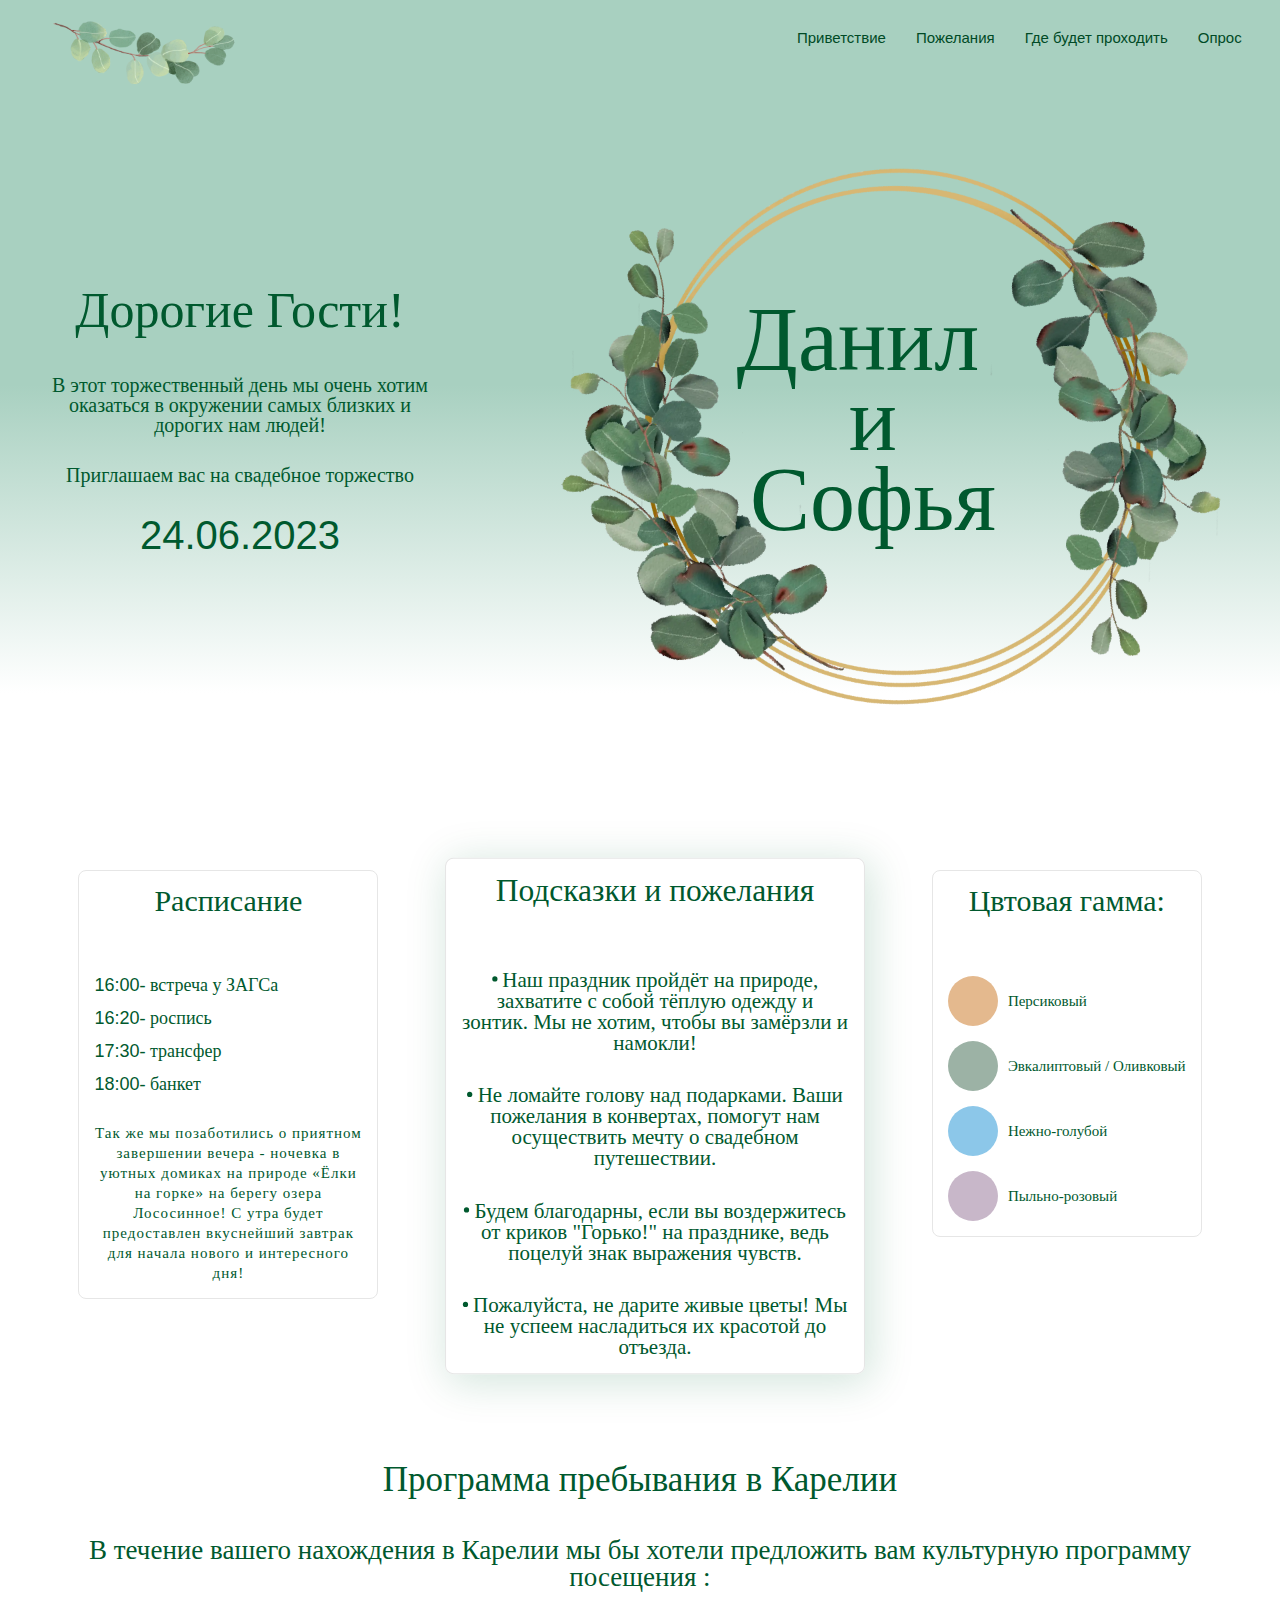
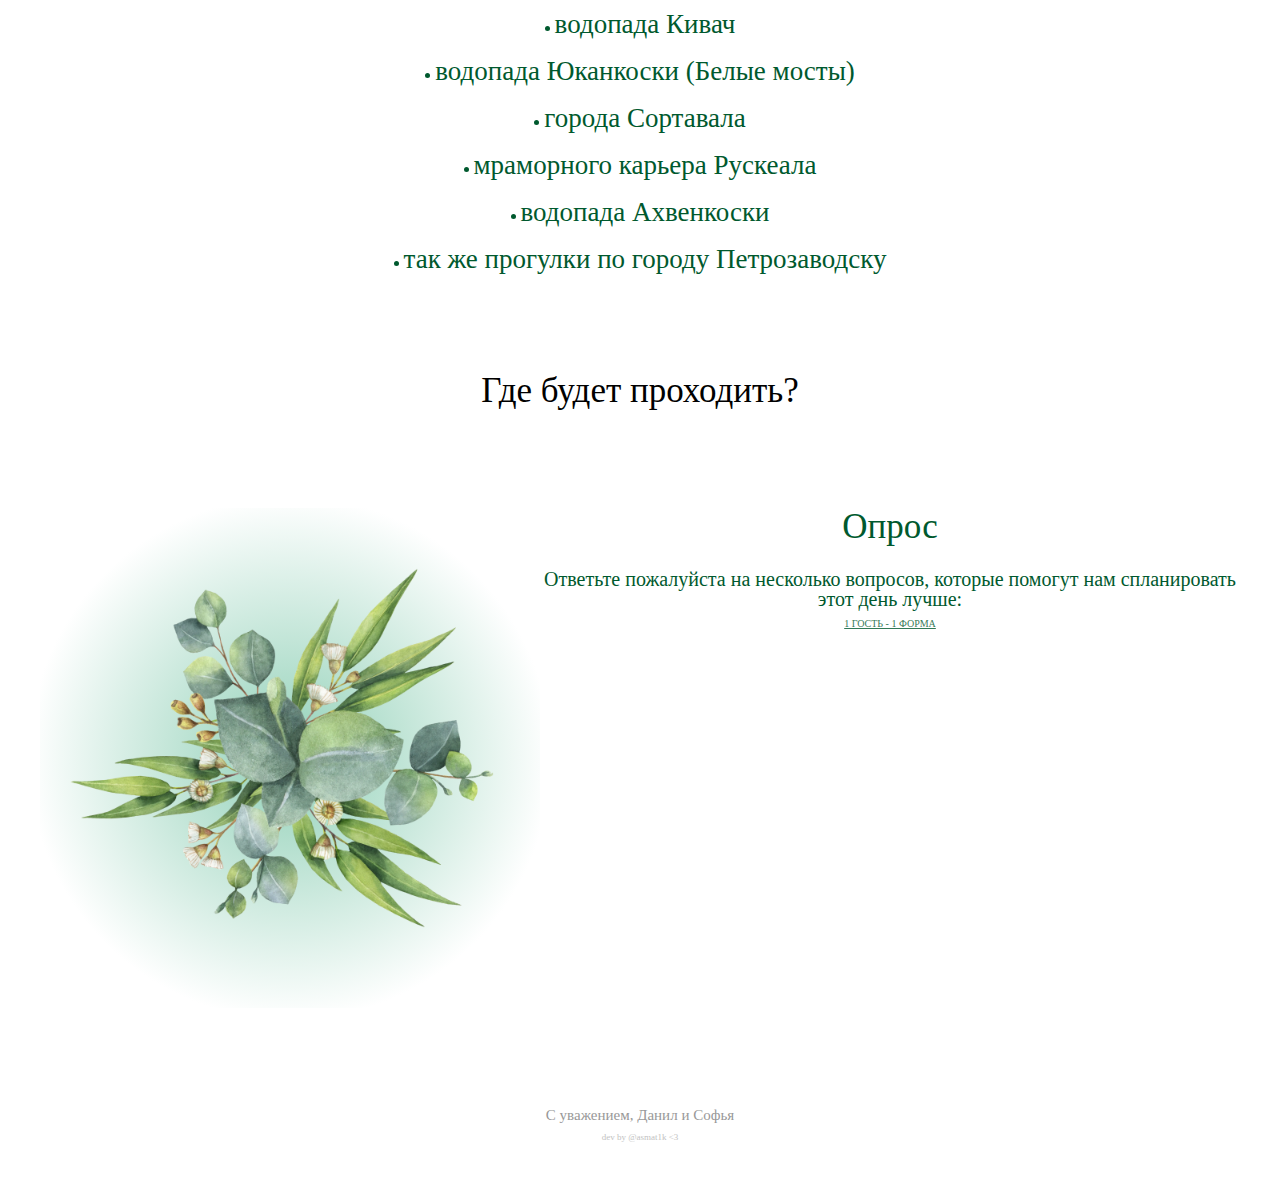
==== commit 6e839831: "feat: new google-form done" ====
--- a/wedding/index.html
+++ b/wedding/index.html
@@ -4,7 +4,7 @@
     <meta charset="UTF-8">
     <meta http-equiv="X-UA-Compatible" content="IE=edge">
     <meta name="viewport" content="width=device-width, initial-scale=1.0">
-    <link rel="stylesheet" href="css/style.min.css">
+    <link rel="stylesheet" href="css/style.min.css?_v=20230516130110">
     <title>Welcome</title>
 </head>
 <body>
@@ -13,7 +13,7 @@
     <div class="header-container">
         <div class="header-body">
             <div class="header-body__logo">
-                <img src="img/flower-header.png" alt="flower-header" class="header-body__img">
+                <picture><source srcset="img/flower-header.webp" type="image/webp"><img src="img/flower-header.png" alt="flower-header" class="header-body__img"></picture>
             </div>
             <div class="header__menu">
                 <nav class="header-nav">
@@ -50,7 +50,7 @@
       <div class="block__img_text">
         <span class="first-name"> Данил </span> <br> и <br> <span class="second-name">Софья</span> <br>
       </div>
-      <img src="img/flowers-1.png" class="img" alt="welcome-img">
+      <picture><source srcset="img/flowers-1.webp" type="image/webp"><img src="img/flowers-1.png" class="img" alt="welcome-img"></picture>
     </div>
   </div>  
 </div>
@@ -132,7 +132,7 @@
       Где будет проходить?
     </h2>
     <div class="block__position">
-      <script type="text/javascript" charset="utf-8" async src="https://api-maps.yandex.ru/services/constructor/1.0/js/?um=constructor%3A1b09e8633f9c3d710726d26fac72322b1c498619cf0ec806323dfc02409b1bf2&amp;width=100%25&amp;height=500&amp;lang=ru_RU&amp;scroll=true"></script>
+      <script type="text/javascript" charset="utf-8" async src="https://api-maps.yandex.ru/services/constructor/1.0/js/?um=constructor%3A1b09e8633f9c3d710726d26fac72322b1c498619cf0ec806323dfc02409b1bf2&amp;width=100%25&amp;height=500&amp;lang=ru_RU&amp;scroll=true&_v=20230516130110"></script>
     </div>
   </div>
 </section>
@@ -140,65 +140,35 @@
     <section id="questions" class="form-block block">
   <div class="block__info">
     <div class="block__img">
-      <img src="img/flowers.png" alt="form-flower">
+      <picture><source srcset="img/flowers.webp" type="image/webp"><img src="img/flowers.png" alt="form-flower"></picture>
+    </div>
+    <div class="block__form">
+      <h2 class="block__title">
+        Опрос
+      </h2>
+      <div class="block__subtitle">
+        Ответьте пожалуйста на несколько вопросов, которые помогут нам спланировать этот день лучше:
+        <div class="block__subtitle_small">
+          1 гость - 1 форма
+        </div>
+      </div>
+      <div class="block__wrapper">
+        <iframe src="https://docs.google.com/forms/d/e/1FAIpQLScDT09VWbE2XBy_mhEIvUrSGDbR6HjWz_56mRaMYF7j0A6WGQ/viewform?embedded=true" max-width="90%" max-height="500" frameborder="0" marginheight="0" marginwidth="0" class="google-form">Загрузка…</iframe>
+      </div>
     </div>
   </div>
-  <form action="#" class="form__body">
-    <h3 class="form__title">Информация о госте:</h3>
-    <div class="form__item">
-      <label for="formQ1" class="form__label">ФИО*</label>
-      <input placeholder="Как вас зовут?"id="formQ1" type="text" name="guests" class="form__input">
-    </div>
-    <div class="form__item">
-      <label for="formQ2" class="form__label">Алкоголь*</label>
-      <input placeholder="Какой алкоголь предпочитаете?" id="formQ2" type="text" name="alcohol" class="form__input">
-    </div>
-    <div class="form__item">
-      <div class="form__label">Мясо или Рыба?</div>
-      <div class="options">
-        <div class="options__item">
-          <input id="formQ3-1" checked value="meat" type="radio" name="food" class="options__input">
-          <label for="formQ3-1" class="options__label"><span>Мясо</span></label>
-        </div>
-        <div class="options__item">
-          <input id="formQ3-3" value="fish" type="radio" name="food" class="options__input">
-          <label for="formQ3-3" class="options__label"><span>Рыба</span></label>
-        </div>
-      </div>
-    </div>
-    <div class="form__item">
-      <div class="form__label">Имеются ли у вас аллергии?</div>
-      <div class="options">
-        <div class="options__item">
-          <input id="formQ4-1" checked value="yes" type="radio" name="allergies" class="options__input">
-          <label for="formQ4-1" class="options__label"><span>Да</span></label>
-        </div>
-        <div class="options__item">
-          <input id="formQ4-2" value="no" type="radio" name="allergies" class="options__input">
-          <label for="formQ4-2" class="options__label"><span>Нет</span></label>
-        </div>
-      </div>
-    </div>
-    <div class="form__item">
-      <div class="form__label">Сможете ли вы присутствовать?</div>
-      <div class="options">
-        <div class="options__item">
-          <input id="formQ5-1" checked value="yes" type="radio" name="arrive" class="options__input">
-          <label for="formQ5-1" class="options__label"><span>Да</span></label>
-        </div>
-        <div class="options__item">
-          <input id="formQ6-2" value="no" type="radio" name="arrive" class="options__input">
-          <label for="formQ6-2" class="options__label"><span>Нет</span></label>
-        </div>
-      </div>
-    </div>
-    <button tyope="submit" class="form__button">Отправить</button>
-  </form>
 </section>
     <footer class="footer">
-  <div class="footer-container">С уважением, Данил и Софья</div>
+  <div class="footer-container">
+    <div class="footer__info">
+      С уважением, <a target="_blank" class="footer__link man" href="https://t.me//aks_offf">Данил</a> и <a target="_blank" class="footer__link woman" href="https://vk.com/sofiadobrova">Софья</a>
+    </div>
+    <div class="footer-dev">
+      dev by <a target="_blank" href="https://t.me//asmat1k" class="footer__link dev">@asmat1k</a> &lt;3
+    </div>
+  </div>
 </footer>
     <div class="shadow"></div>
-    <script src="js/app.min.js"></script>
+    <script src="js/app.min.js?_v=20230516130110"></script>
 </body>
 </html>--- a/wedding/css/style.min.css
+++ b/wedding/css/style.min.css
@@ -1 +1 @@
-@charset "UTF-8";@import url(https://fonts.googleapis.com/css2?family=Alegreya:ital,wght@0,400;0,600;0,700;1,500&display=swap);@import url(https://fonts.cdnfonts.com/css/tt-ricordi-trial);@import url(https://fonts.cdnfonts.com/css/suithame);*{padding:0;margin:0;border:0}*,:after,:before{-moz-box-sizing:border-box;-webkit-box-sizing:border-box;box-sizing:border-box}:active,:focus{outline:0}a:active,a:focus{outline:0}aside,footer,header,nav{display:block}body,html{height:100%;width:100%;font-size:100%;line-height:1;font-size:14px;-ms-text-size-adjust:100%;-moz-text-size-adjust:100%;-webkit-text-size-adjust:100%}button,input,textarea{font-family:inherit}input::-ms-clear{display:none}button{cursor:pointer}button::-moz-focus-inner{padding:0;border:0}a,a:visited{text-decoration:none}a{color:#000}a:visited{color:#000}a:hover{text-decoration:none}ul li{list-style:none}img{vertical-align:top}h1,h2,h3,h4,h5,h6{font-size:inherit;font-weight:inherit}.header .header-container{max-width:1200px;margin:0 auto;padding-top:10px}.header .header-container .header-body{display:flex;align-items:center;justify-content:space-between}.header .header-container .header-body .header-body__logo{position:relative;cursor:pointer;color:#fff;min-width:200px;min-height:60px}.header .header-container .header-body .header-body__logo .header-body__img{display:block;position:absolute;left:0;top:-60px;max-width:200px;transform:rotate(90deg);transition:.5s}.header .header-container .header-body .header-body__logo .header-body__img:hover{transform:rotate(95deg);transition:.5s}.header .header-container .header-body .header-body__logo .header-body__img:active{transform:rotate(85deg);transition:.1s}.header .header-container .header-body .header__menu .header-nav{font-family:Arial;max-width:443px;max-height:27px}.header .header-container .header-body .header__menu .header-nav .header-nav__list{display:flex;column-gap:30px}.header .header-container .header-body .header__menu .header-nav .header-nav__list .header-nav__item{margin-top:-5px;font-size:15px;line-height:160%}.header .header-container .header-body .header__menu .header-nav .header-nav__list .header-nav__item .header-nav__link{white-space:nowrap;display:inline-block;color:#004a26;transition:.3s}.header .header-container .header-body .header__menu .header-nav .header-nav__list .header-nav__item .header-nav__link:hover{color:#006b37;transform:scale(1.1);transition:.3s}.header .header-container .header-body .header__menu .header-nav .header-nav__list .header-nav__item:last-child{margin-right:0}.header .header-container .menu__icon{display:none;position:relative;overflow:hidden;min-width:30px;min-height:30px;z-index:5}.header .header-container .menu__icon span{position:absolute;min-width:30px;height:3px;top:50%;left:50%;transform:translate(-50%,50%);background-color:#004a26;transition:all .3s}.header .header-container .menu__icon span:nth-of-type(2){top:calc(50% - 9px);transition:.3s}.header .header-container .menu__icon span:nth-of-type(3){top:calc(50% + 9px);transition:.3s}.header .header-container .menu__icon.active span:nth-of-type(1){top:50%;transform:translate(-10%,-100%) rotate(90deg)}.header .header-container .menu__icon.active span:nth-of-type(2){top:50%;transform:translate(-45%,-100%) rotate(90deg)}.header .header-container .menu__icon.active span:nth-of-type(3){top:50%;transform:translate(-80%,-100%) rotate(90deg)}@media (max-width:1200px){.header .header-container{max-width:1100px;padding-left:20px;padding-right:20px}.header .header-container .header-body{justify-content:space-between}.header .header-container .header-body .header-body__logo{min-width:200px;min-height:60px}.header .header-container .header-body .header-body__logo .header-body__img{left:0;top:-50px;max-width:200px}}@media (max-width:768px){.header .header-container{max-width:706px;padding-left:0;padding-right:0}.header .header-container .header-body .header-body__logo{min-width:150px;min-height:60px}.header .header-container .header-body .header-body__logo .header-body__img{top:-50px;max-width:150px}}@media (max-width:767.5px){.header .header-container .header-body .header__menu{position:fixed;top:-150%;right:0;width:100%;height:100%;background:#fff;background:linear-gradient(0deg,#fff 10%,#a8d0c0 50%);transition:.5s}.header .header-container .header-body .header__menu.active{z-index:4;top:0;transition:.5s}.header .header-container .header-body .header__menu .header-nav{max-width:100%}.header .header-container .header-body .header__menu .header-nav .header-nav__list{margin:248px auto;flex-direction:column;align-items:center;gap:30px}.header .header-container .header-body .header__menu .header-nav .header-nav__list .header-nav__item{font-family:"TT Ricordi Trial";border-bottom:1px solid #616161;margin:0;font-size:28px;line-height:160%;transition:.2s}.header .header-container .header-body .header__menu .header-nav .header-nav__list .header-nav__item.active{transform:scale(1.05);transition:.2s}.header .header-container .header-body .menu__icon{min-height:30px;display:block;color:#f1cdb3}}@media (max-width:720px){.header .header-container{max-width:700px;padding-left:20px;padding-right:20px}}@media (max-width:620px){.header .header-container{max-width:700px;padding-left:20px;padding-right:20px}.header .header-container .header-body .header-body__logo{min-width:100px;min-height:60px}.header .header-container .header-body .header-body__logo .header-body__img{top:-20px;max-width:100px}}@media (max-width:365px){.header .header-container{max-width:350px}}@media (max-width:290px){.header .header-container{padding:15px 10px}.header .header-container .header-body .header__menu{width:290px;height:100%}.header .header-container .header-body .header__menu .header-nav .header-nav__list{max-width:220px;gap:30px}.header .header-container .header-body .header__menu .header-nav .header-nav__list .header-nav__item{font-size:25px}}.welcome-block{font-family:Georgia}.welcome-block .block__content{display:flex;justify-content:space-between}.welcome-block .block__content .block__info{min-height:50%;display:flex;flex-direction:column;text-align:center;align-self:center;row-gap:40px}.welcome-block .block__content .block__info .block__title{font-family:"TT Ricordi Trial";color:#00592e;font-size:50px;font-weight:500}.welcome-block .block__content .block__info .block__subtitle{font-family:Georgia;display:flex;flex-direction:column;row-gap:30px;color:#00592e;max-width:400px;font-size:20px}.welcome-block .block__content .block__info .block__subtitle .block__text-two .data{display:block;margin-top:30px;font-family:Suithame,sans-serif;font-size:40px}.welcome-block .block__content .block__img{position:relative;max-width:700px;max-height:700px}.welcome-block .block__content .block__img .block__img_text{user-select:none;font-family:"TT Ricordi Trial";font-size:90px;line-height:80px;font-weight:100;color:#00592e;text-align:center;position:absolute;left:210px;bottom:230px}.welcome-block .block__content .block__img .block__img_text .first-name{margin-left:-30px}.welcome-block .block__content .block__img .block__img_text .small-text{margin-left:60px;font-size:35px}.welcome-block .block__content .block__img img{max-width:700px;max-height:700px}@media (max-width:1250px){.welcome-block .block__content{justify-content:space-evenly}}@media (max-width:1100px){.welcome-block .block__content{justify-content:space-evenly}.welcome-block .block__content .block__img{max-width:500px;max-height:500px}.welcome-block .block__content .block__img img{max-width:500px;max-height:500px}.welcome-block .block__content .block__img .block__img_text{font-size:70px;line-height:60px;left:110px;bottom:160px}.welcome-block .block__content .block__img .block__img_text .first-name{margin-left:0}.welcome-block .block__content .block__img .block__img_text .second-name{margin-left:30px}.welcome-block .block__content .block__img .block__img_text .small-text{margin-left:0;font-size:35px}}@media (max-width:980px){.welcome-block .block__content{justify-content:space-evenly}.welcome-block .block__content .block__info .block__title{font-size:40px}.welcome-block .block__content .block__info .block__subtitle{font-size:15px}}@media (max-width:750px){.welcome-block .block__content{justify-content:space-evenly}.welcome-block .block__content .block__info{row-gap:15px}.welcome-block .block__content .block__info .block__title{font-size:30px}.welcome-block .block__content .block__info .block__subtitle{font-size:12px;row-gap:15px}.welcome-block .block__content .block__info .block__subtitle .block__text-two .data{margin-top:15px;font-size:30px}.welcome-block .block__content .block__img{max-width:300px;max-height:300px}.welcome-block .block__content .block__img img{max-width:300px;max-height:300px}.welcome-block .block__content .block__img .block__img_text{font-size:40px;line-height:40px;left:60px;bottom:85px}.welcome-block .block__content .block__img .block__img_text .first-name{margin-left:0}.welcome-block .block__content .block__img .block__img_text .second-name{margin-left:30px}}@media (max-width:490px){.welcome-block .block__content{justify-content:space-evenly}.welcome-block .block__content .block__info{row-gap:10px}.welcome-block .block__content .block__info .block__title{font-size:20px}.welcome-block .block__content .block__info .block__subtitle{font-size:10px;row-gap:10px}.welcome-block .block__content .block__info .block__subtitle .block__text-two .data{margin-top:10px;font-size:20px}.welcome-block .block__content .block__img{max-width:200px;max-height:200px}.welcome-block .block__content .block__img img{max-width:200px;max-height:200px}.welcome-block .block__content .block__img .block__img_text{font-size:25px;line-height:25px;left:35px;bottom:60px}.welcome-block .block__content .block__img .block__img_text .first-name{margin-left:0}.welcome-block .block__content .block__img .block__img_text .second-name{margin-left:30px}}@media (max-width:360px){.welcome-block .block__content{justify-content:space-evenly}.welcome-block .block__content .block__info{row-gap:10px}.welcome-block .block__content .block__info .block__title{font-size:20px}.welcome-block .block__content .block__info .block__subtitle{font-size:9px;row-gap:10px}.welcome-block .block__content .block__info .block__subtitle .block__text-two .data{margin-top:10px;font-size:15px}}@media (max-width:300px){.welcome-block .block__content{justify-content:space-evenly}.welcome-block .block__content .block__info{row-gap:10px}.welcome-block .block__content .block__info .block__title{font-size:15px;white-space:nowrap}.welcome-block .block__content .block__info .block__subtitle{font-size:10px;letter-spacing:0;row-gap:5px}.welcome-block .block__content .block__info .block__subtitle .block__text-two .data{margin-top:10px;font-size:15px}.welcome-block .block__content .block__img{max-width:150px;max-height:150px}.welcome-block .block__content .block__img img{max-width:150px;max-height:150px}.welcome-block .block__content .block__img .block__img_text{font-size:18px;line-height:20px;left:27px;bottom:45px}.welcome-block .block__content .block__img .block__img_text .second-name{margin-left:25px}}.wishes-block{display:flex;justify-content:space-around;flex-wrap:wrap}.wishes-block .block__content{cursor:pointer;border:1px solid #e6e6e6;border-radius:8px;max-width:300px;padding:15px;height:100%;transition:.5s}.wishes-block .block__content .block__colors{display:flex;flex-wrap:wrap;flex-direction:column;align-items:start;row-gap:15px}.wishes-block .block__content .block__colors .block__color{display:flex;align-items:center;column-gap:10px}.wishes-block .block__content .block__colors .block__color .block_colored{min-width:50px;min-height:50px;max-width:50px;max-height:50px;border-radius:50%}.wishes-block .block__content .block__colors .block__color .block__color_name{text-align:left;font-family:Georgia,"Times New Roman",Times,serif;font-size:15px}.wishes-block .block__content .block__colors .block__color .color-1{background-color:#e4b98e}.wishes-block .block__content .block__colors .block__color .color-2{background-color:#9cb2a5}.wishes-block .block__content .block__colors .block__color .color-3{background-color:#8cc7e9}.wishes-block .block__content .block__colors .block__color .color-4{background-color:#c8b7c9}.wishes-block .block__content .block__info{display:flex;flex-direction:column;text-align:center;color:#00592e}.wishes-block .block__content .block__info .block__title{font-family:"TT Ricordi Trial";font-size:30px;margin-bottom:60px}.wishes-block .block__content .block__info .block__list{max-width:600px;margin:0 auto;display:flex;flex-direction:column;row-gap:30px}.wishes-block .block__content .block__info .block__list .block__item{font-family:Georgia,"Times New Roman",Times,serif;font-size:20px}.wishes-block .block__content .block__info .block__list .block__item::before{content:"";display:inline-block;width:5px;height:5px;background-color:#00592e;border-radius:10px;margin:0 5px 5px 0}.wishes-block .block__content .block__info .shedule__list{display:flex;flex-direction:column;row-gap:15px}.wishes-block .block__content .block__info .shedule__list .shedule__item{font-size:18px;text-align:left}.wishes-block .block__content .block__info .shedule__list .shedule__item .time{font-family:Suithame,sans-serif}.wishes-block .block__content .block__info .block__text{text-align:center;margin-top:30px;font-size:15px;line-height:20px;letter-spacing:1px}.wishes-block .block__content:nth-child(2){max-width:400px}.close-look{transform:scale(1.05);box-shadow:4px 6px 40px 2px rgba(1,109,57,.1764705882);transition:.5s}@media (max-width:1060px){.wishes-block .block__content{max-width:250px}.wishes-block .block__content .block__info .block__title{margin-bottom:20px}.wishes-block .block__content .block__info .block__list{row-gap:15px}.wishes-block .block__content .block__info .block__list .block__item{font-size:15px}.wishes-block .block__content .block__info .shedule__list{row-gap:15px}.wishes-block .block__content .block__info .shedule__list .shedule__item{font-size:15px;text-align:left}.wishes-block .block__content .block__info .shedule__list .shedule__item .time{font-family:Suithame,sans-serif}.wishes-block .block__content .block__info .block__text{margin-top:15px;font-size:15px;line-height:15px;letter-spacing:0}}@media (max-width:990px){.wishes-block .block__content{max-width:250px}.wishes-block .block__content .block__info .block__title{font-size:30px}.wishes-block .block__content .block__info .block__colors .block__color .block_colored{min-width:30px;min-height:30px;max-width:30px;max-height:30px;border-radius:50%}.wishes-block .block__content .block__info .block__colors .block__color .block__color_name{font-size:12px}.wishes-block .block__content .block__info .block__list{max-width:300px}.wishes-block .block__content .block__info .block__list .block__item{font-size:12px}.wishes-block .block__content .block__info .shedule__list{row-gap:15px}.wishes-block .block__content .block__info .shedule__list .shedule__item{font-size:12px}.wishes-block .block__content .block__info .block__flex .block__text{font-size:12px}}@media (max-width:800px){.wishes-block{gap:15px}.wishes-block .block__content .block__info .block__list{max-width:400px}.wishes-block .block__content .block__info .block__list .block__item::before{margin:0 5px 2px 0}.wishes-block .block__content .block__info .block__flex{max-width:600px;display:flex}.wishes-block .block__content .block__info .block__flex .block__text{text-align:left;max-width:200px;margin:0 0 0 20px}}@media (max-width:693px){.wishes-block{gap:15px}.wishes-block .block__content{max-width:355px}.wishes-block .block__content .block__info .block__title{font-size:30px}.wishes-block .block__content .block__info .block__list{max-width:400px}.wishes-block .block__content .block__info .block__list .block__item::before{margin:0 5px 2px 0}.wishes-block .block__content .block__info .block__flex{max-width:600px;display:flex}.wishes-block .block__content .block__info .block__flex .block__text{text-align:left;max-width:200px;margin:0 0 0 20px}}@media (max-width:480px){.wishes-block .block__content .block__info .block__title{font-size:20px}}@media (max-width:350px){.wishes-block .block__content .block__info .block__flex{max-width:600px;display:flex;flex-direction:column}.wishes-block .block__content .block__info .block__flex .block__text{text-align:center;max-width:200px;margin:15px 0 0 0}}.care-block .block__info{color:#00592e;min-height:50%;display:flex;flex-direction:column;text-align:center;align-self:center;row-gap:40px}.care-block .block__info .block__title{font-family:"TT Ricordi Trial";font-size:35px}.care-block .block__info .block__text{display:flex;flex-direction:column;row-gap:20px;font-size:3vh}.care-block .block__info .block__text .block__list{max-width:500px;margin:0 auto;text-align:center;display:flex;flex-direction:column;row-gap:20px}.care-block .block__info .block__text .block__list .block__item{cursor:pointer;font-family:Georgia,"Times New Roman",Times,serif;transition:.5s}.care-block .block__info .block__text .block__list .block__item::before{content:"";display:inline-block;width:5px;height:5px;background-color:#00592e;border-radius:10px;margin:0 5px 2px 0}.care-block .block__info .block__text .block__list .block__item:hover{margin-left:10px;transition:.5s}.care-block .block__info .block__text .block__list .block__item:active{transform:scale(1.05);transition:.5s}@media (max-width:990px){.care-block .block__info{row-gap:30px}.care-block .block__info .block__title{font-size:30px}.care-block .block__info .block__text{font-size:15px}.care-block .block__info .block__text .block__list{font-size:13px;row-gap:10px}}@media (max-width:480px){.care-block .block__info{row-gap:20px}.care-block .block__info .block__title{font-size:20px}.care-block .block__info .block__text{font-size:13px}.care-block .block__info .block__text .block__list{font-size:13px;row-gap:10px}}.map-block{max-width:1200px;margin:0 auto;margin-bottom:100px}.map-block .block__info{text-align:center}.map-block .block__info .block__title{font-family:"TT Ricordi Trial";font-size:50px;font-weight:500;margin-bottom:60px}.map-block .block__info .block__position{max-width:1200px}@media (max-width:990px){.map-block .block__info .block__title{font-size:30px;margin-bottom:30px}}@media (max-width:480px){.map-block .block__info .block__title{font-size:20px}}.form-block{display:flex;justify-content:space-evenly;color:#00592e}.form-block .block__info{color:#fff;max-width:100%;max-height:60px}.form-block .block__info .block__img{display:block;background:#95d2ba;background:radial-gradient(circle,#95d2ba 3%,#fff 74%);max-width:500px}.form-block .block__info .block__img img{max-width:500px;transition:.5s}.form-block .block__info .block__img img:hover{transform:scale(1.1);transition:.5s}.form-block .block__info .block__img img:active{opacity:.8}.form-block *{outline:0}.form-block .form__body{display:block}.form-block .form__body .form__title{font-family:"TT Ricordi Trial";font-size:40px;margin-bottom:30px}.form-block .form__body .form__item{margin-bottom:20px}.form-block .form__body .form__item .form__label{font-size:18px;display:block;margin-bottom:10px}.form-block .form__body .form__item .form__input{font-size:18px;min-height:50px;padding:0 20px;border-radius:5px;width:100%;border:1px solid #00592e;transition:.2s}.form-block .form__body .form__item .form__input:focus{box-shadow:0 0 10px #a8a8a8;transition:.2s}.form-block .form__body .form__item .options .options__item{margin-bottom:10px}.form-block .form__body .form__item .options .options__item .options__input{display:none;transition:.3s}.form-block .form__body .form__item .options .options__item .options__input:checked+.options__label::after{transform:scale(1);transition:.3s}.form-block .form__body .form__item .options .options__item .options__label{position:relative;display:inline-flex;font-size:16px;line-height:140%;align-items:center;transition:.3s}.form-block .form__body .form__item .options .options__item .options__label::before{content:"";align-self:flex-start;flex:0 0 24px;height:24px;background-color:#fff;border:1px solid #000;border-radius:50%;margin-right:10px}.form-block .form__body .form__item .options .options__item .options__label::after{content:"";position:absolute;top:4px;left:4px;width:16px;height:16px;background-color:#00592e;border-radius:50%;transform:scale(0)}.form-block .form__body .form__button{position:relative;top:0;width:100%;display:flex;justify-content:center;align-items:center;min-height:60px;background-color:#006b37;color:#fff;font-size:18px;font-weight:700;letter-spacing:2px;text-transform:uppercase;cursor:pointer;border-radius:20px;box-shadow:0 5px 0 #e3dbd3;transition:.5s}.form-block .form__body .form__button:hover{background-color:#00944c;box-shadow:0 4px 0 #948e89;transition:.5s}.form-block .form__body .form__button:active{top:3px;box-shadow:0 2px 0 #948e89}@media (max-width:930px){.form-block .block__info{max-width:100%;max-height:60px}.form-block .block__info .block__img{max-width:400px}.form-block .block__info .block__img img{max-width:400px}.form-block .form__body .form__title{font-family:"TT Ricordi Trial";font-size:30px;margin-bottom:30px}.form-block .form__body .form__item{margin-bottom:20px}.form-block .form__body .form__item .form__input{min-height:50px;width:100%}}@media (max-width:760px){.form-block{display:block;max-width:100%}.form-block .block__info{max-height:60px}.form-block .block__info .block__img{display:none}.form-block .block__info .block__img img{display:none}.form-block .form__body{max-width:80%;margin:0 auto}.form-block .form__body .form__title{text-align:center;font-size:30px;font-weight:700;margin-bottom:30px}.form-block .form__body .form__item{margin-bottom:20px}.form-block .form__body .form__item .form__input{min-height:50px;width:100%}}@media (max-width:470px){.form-block{display:block;max-width:100%}.form-block .form__body{max-width:80%;margin:0 auto}.form-block .form__body .form__title{font-size:20px;font-weight:700;margin-bottom:30px}.form-block .form__body .form__item{margin-bottom:20px}.form-block .form__body .form__item .form__input{min-height:50px;width:100%}.form-block .form__body .form__item .form__input::placeholder{font-size:15px}}@media (max-width:470px){.form-block{display:block;max-width:100%}.form-block .form__body{max-width:80%;margin:0 auto}.form-block .form__body .form__title{font-size:20px;font-weight:700;margin-bottom:30px}.form-block .form__body .form__item{margin-bottom:20px}.form-block .form__body .form__item .form__input{min-height:50px;width:100%}.form-block .form__body .form__item .form__input::placeholder{font-size:15px}}.footer{max-width:1200px;margin:100px auto;padding-bottom:50px}.footer .footer-container{text-align:center;font-size:15px;color:gray;opacity:.8}html{scroll-behavior:smooth}body{overflow-x:hidden;background:#fff}.block{max-width:1200px;margin:0 auto;margin-bottom:100px}.welcome{background:#fff;background:linear-gradient(0deg,#fff 10%,#a8d0c0 50%)}.lock{overflow:hidden}@media (max-width:980px){.block{padding:0 15px}}@media (max-width:980px){.block{padding:0 15px;margin-bottom:30px}}+@charset "UTF-8";@import url('https://fonts.googleapis.com/css2?family=Alegreya:ital,wght@0,400; 0,600;0,700;1,500&display=swap');@import url(https://fonts.cdnfonts.com/css/tt-ricordi-trial);@import url(https://fonts.cdnfonts.com/css/suithame);*{padding:0;margin:0;border:0}*,:after,:before{-webkit-box-sizing:border-box;box-sizing:border-box}:active,:focus{outline:0}a:active,a:focus{outline:0}aside,footer,header,nav{display:block}body,html{height:100%;width:100%;font-size:100%;line-height:1;font-size:14px;-ms-text-size-adjust:100%;-moz-text-size-adjust:100%;-webkit-text-size-adjust:100%}button,input,textarea{font-family:inherit}input::-ms-clear{display:none}button{cursor:pointer}button::-moz-focus-inner{padding:0;border:0}a,a:visited{text-decoration:none}a{color:#000}a:visited{color:#000}a:hover{text-decoration:none}ul li{list-style:none}img{vertical-align:top}h1,h2,h3,h4,h5,h6{font-size:inherit;font-weight:inherit}.header .header-container{max-width:1200px;margin:0 auto;padding-top:10px}.header .header-container .header-body{display:-webkit-box;display:-ms-flexbox;display:flex;-webkit-box-align:center;-ms-flex-align:center;align-items:center;-webkit-box-pack:justify;-ms-flex-pack:justify;justify-content:space-between}.header .header-container .header-body .header-body__logo{position:relative;cursor:pointer;color:#fff;min-width:200px;min-height:60px}.header .header-container .header-body .header-body__logo .header-body__img{display:block;position:absolute;left:0;top:-60px;max-width:200px;-webkit-transform:rotate(90deg);-ms-transform:rotate(90deg);transform:rotate(90deg);-webkit-transition:.5s;-o-transition:.5s;transition:.5s}.header .header-container .header-body .header-body__logo .header-body__img:hover{-webkit-transform:rotate(95deg);-ms-transform:rotate(95deg);transform:rotate(95deg);-webkit-transition:.5s;-o-transition:.5s;transition:.5s}.header .header-container .header-body .header-body__logo .header-body__img:active{-webkit-transform:rotate(85deg);-ms-transform:rotate(85deg);transform:rotate(85deg);-webkit-transition:.1s;-o-transition:.1s;transition:.1s}.header .header-container .header-body .header__menu .header-nav{font-family:Arial;max-width:443px;max-height:27px}.header .header-container .header-body .header__menu .header-nav .header-nav__list{display:-webkit-box;display:-ms-flexbox;display:flex;-webkit-column-gap:30px;-moz-column-gap:30px;column-gap:30px}.header .header-container .header-body .header__menu .header-nav .header-nav__list .header-nav__item{margin-top:-5px;font-size:15px;line-height:160%}.header .header-container .header-body .header__menu .header-nav .header-nav__list .header-nav__item .header-nav__link{white-space:nowrap;display:inline-block;color:#004a26;-webkit-transition:.3s;-o-transition:.3s;transition:.3s}.header .header-container .header-body .header__menu .header-nav .header-nav__list .header-nav__item .header-nav__link:hover{color:#006b37;-webkit-transform:scale(1.1);-ms-transform:scale(1.1);transform:scale(1.1);-webkit-transition:.3s;-o-transition:.3s;transition:.3s}.header .header-container .header-body .header__menu .header-nav .header-nav__list .header-nav__item:last-child{margin-right:0}.header .header-container .menu__icon{display:none;position:relative;overflow:hidden;min-width:30px;min-height:30px;z-index:5}.header .header-container .menu__icon span{position:absolute;min-width:30px;height:3px;top:50%;left:50%;-webkit-transform:translate(-50%,50%);-ms-transform:translate(-50%,50%);transform:translate(-50%,50%);background-color:#004a26;-webkit-transition:all .3s;-o-transition:all .3s;transition:all .3s}.header .header-container .menu__icon span:nth-of-type(2){top:calc(50% - 9px);-webkit-transition:.3s;-o-transition:.3s;transition:.3s}.header .header-container .menu__icon span:nth-of-type(3){top:calc(50% + 9px);-webkit-transition:.3s;-o-transition:.3s;transition:.3s}.header .header-container .menu__icon.active span:nth-of-type(1){top:50%;-webkit-transform:translate(-10%,-100%) rotate(90deg);-ms-transform:translate(-10%,-100%) rotate(90deg);transform:translate(-10%,-100%) rotate(90deg)}.header .header-container .menu__icon.active span:nth-of-type(2){top:50%;-webkit-transform:translate(-45%,-100%) rotate(90deg);-ms-transform:translate(-45%,-100%) rotate(90deg);transform:translate(-45%,-100%) rotate(90deg)}.header .header-container .menu__icon.active span:nth-of-type(3){top:50%;-webkit-transform:translate(-80%,-100%) rotate(90deg);-ms-transform:translate(-80%,-100%) rotate(90deg);transform:translate(-80%,-100%) rotate(90deg)}.welcome-block{font-family:Georgia}.welcome-block .block__content{display:-webkit-box;display:-ms-flexbox;display:flex;-webkit-box-pack:justify;-ms-flex-pack:justify;justify-content:space-between}.welcome-block .block__content .block__info{min-height:50%;display:-webkit-box;display:-ms-flexbox;display:flex;-webkit-box-orient:vertical;-webkit-box-direction:normal;-ms-flex-direction:column;flex-direction:column;text-align:center;-ms-flex-item-align:center;-ms-grid-row-align:center;align-self:center;row-gap:40px}.welcome-block .block__content .block__info .block__title{font-family:"TT Ricordi Trial";color:#00592e;font-size:50px;font-weight:500}.welcome-block .block__content .block__info .block__subtitle{font-family:Georgia;display:-webkit-box;display:-ms-flexbox;display:flex;-webkit-box-orient:vertical;-webkit-box-direction:normal;-ms-flex-direction:column;flex-direction:column;row-gap:30px;color:#00592e;max-width:400px;font-size:20px}.welcome-block .block__content .block__info .block__subtitle .block__text-two .data{display:block;margin-top:30px;font-family:Suithame,sans-serif;font-size:40px}.welcome-block .block__content .block__img{position:relative;max-width:700px;max-height:700px}.welcome-block .block__content .block__img .block__img_text{-webkit-user-select:none;-moz-user-select:none;-ms-user-select:none;user-select:none;font-family:"TT Ricordi Trial";font-size:90px;line-height:80px;font-weight:100;color:#00592e;text-align:center;position:absolute;left:210px;bottom:230px}.welcome-block .block__content .block__img .block__img_text .first-name{margin-left:-30px}.welcome-block .block__content .block__img .block__img_text .small-text{margin-left:60px;font-size:35px}.welcome-block .block__content .block__img img{max-width:700px;max-height:700px}.wishes-block{display:-webkit-box;display:-ms-flexbox;display:flex;-ms-flex-pack:distribute;justify-content:space-around;-ms-flex-wrap:wrap;flex-wrap:wrap}.wishes-block .block__content{cursor:pointer;border:1px solid #e6e6e6;border-radius:8px;max-width:300px;padding:15px;height:100%;-webkit-transition:.5s;-o-transition:.5s;transition:.5s}.wishes-block .block__content .block__colors{display:-webkit-box;display:-ms-flexbox;display:flex;-ms-flex-wrap:wrap;flex-wrap:wrap;-webkit-box-orient:vertical;-webkit-box-direction:normal;-ms-flex-direction:column;flex-direction:column;-webkit-box-align:start;-ms-flex-align:start;align-items:start;row-gap:15px}.wishes-block .block__content .block__colors .block__color{display:-webkit-box;display:-ms-flexbox;display:flex;-webkit-box-align:center;-ms-flex-align:center;align-items:center;-webkit-column-gap:10px;-moz-column-gap:10px;column-gap:10px}.wishes-block .block__content .block__colors .block__color .block_colored{min-width:50px;min-height:50px;max-width:50px;max-height:50px;border-radius:50%}.wishes-block .block__content .block__colors .block__color .block__color_name{text-align:left;font-family:Georgia,"Times New Roman",Times,serif;font-size:15px}.wishes-block .block__content .block__colors .block__color .color-1{background-color:#e4b98e}.wishes-block .block__content .block__colors .block__color .color-2{background-color:#9cb2a5}.wishes-block .block__content .block__colors .block__color .color-3{background-color:#8cc7e9}.wishes-block .block__content .block__colors .block__color .color-4{background-color:#c8b7c9}.wishes-block .block__content .block__info{display:-webkit-box;display:-ms-flexbox;display:flex;-webkit-box-orient:vertical;-webkit-box-direction:normal;-ms-flex-direction:column;flex-direction:column;text-align:center;color:#00592e}.wishes-block .block__content .block__info .block__title{font-family:"TT Ricordi Trial";font-size:30px;margin-bottom:60px}.wishes-block .block__content .block__info .block__list{max-width:600px;margin:0 auto;display:-webkit-box;display:-ms-flexbox;display:flex;-webkit-box-orient:vertical;-webkit-box-direction:normal;-ms-flex-direction:column;flex-direction:column;row-gap:30px}.wishes-block .block__content .block__info .block__list .block__item{font-family:Georgia,"Times New Roman",Times,serif;font-size:20px}.wishes-block .block__content .block__info .block__list .block__item::before{content:"";display:inline-block;width:5px;height:5px;background-color:#00592e;border-radius:10px;margin:0 5px 5px 0}.wishes-block .block__content .block__info .shedule__list{display:-webkit-box;display:-ms-flexbox;display:flex;-webkit-box-orient:vertical;-webkit-box-direction:normal;-ms-flex-direction:column;flex-direction:column;row-gap:15px}.wishes-block .block__content .block__info .shedule__list .shedule__item{font-size:18px;text-align:left}.wishes-block .block__content .block__info .shedule__list .shedule__item .time{font-family:Suithame,sans-serif}.wishes-block .block__content .block__info .block__text{text-align:center;margin-top:30px;font-size:15px;line-height:20px;letter-spacing:1px}.wishes-block .block__content:nth-child(2){max-width:400px}.close-look{-webkit-transform:scale(1.05);-ms-transform:scale(1.05);transform:scale(1.05);-webkit-box-shadow:4px 6px 40px 2px rgba(1,109,57,.1764705882);box-shadow:4px 6px 40px 2px rgba(1,109,57,.1764705882);-webkit-transition:.5s;-o-transition:.5s;transition:.5s}.care-block .block__info{color:#00592e;min-height:50%;display:-webkit-box;display:-ms-flexbox;display:flex;-webkit-box-orient:vertical;-webkit-box-direction:normal;-ms-flex-direction:column;flex-direction:column;text-align:center;-ms-flex-item-align:center;-ms-grid-row-align:center;align-self:center;row-gap:40px}.care-block .block__info .block__title{font-family:"TT Ricordi Trial";font-size:35px}.care-block .block__info .block__text{display:-webkit-box;display:-ms-flexbox;display:flex;-webkit-box-orient:vertical;-webkit-box-direction:normal;-ms-flex-direction:column;flex-direction:column;row-gap:20px;font-size:3vh}.care-block .block__info .block__text .block__list{max-width:500px;margin:0 auto;text-align:center;display:-webkit-box;display:-ms-flexbox;display:flex;-webkit-box-orient:vertical;-webkit-box-direction:normal;-ms-flex-direction:column;flex-direction:column;row-gap:20px}.care-block .block__info .block__text .block__list .block__item{cursor:pointer;font-family:Georgia,"Times New Roman",Times,serif;-webkit-transition:.5s;-o-transition:.5s;transition:.5s}.care-block .block__info .block__text .block__list .block__item::before{content:"";display:inline-block;width:5px;height:5px;background-color:#00592e;border-radius:10px;margin:0 5px 2px 0}.care-block .block__info .block__text .block__list .block__item:hover{margin-left:10px;-webkit-transition:.5s;-o-transition:.5s;transition:.5s}.care-block .block__info .block__text .block__list .block__item:active{-webkit-transform:scale(1.05);-ms-transform:scale(1.05);transform:scale(1.05);-webkit-transition:.5s;-o-transition:.5s;transition:.5s}.map-block{max-width:1200px;margin:0 auto;margin-bottom:100px}.map-block .block__info{text-align:center}.map-block .block__info .block__title{font-family:"TT Ricordi Trial";font-size:35px;font-weight:500;margin-bottom:60px}.map-block .block__info .block__position{max-width:1200px}.form-block{max-height:100%;color:#00592e}.form-block .block__info{display:-webkit-box;display:-ms-flexbox;display:flex;-webkit-box-pack:space-evenly;-ms-flex-pack:space-evenly;justify-content:space-evenly}.form-block .block__info .block__img{display:block;background:#95d2ba;background:-o-radial-gradient(circle,#95d2ba 3%,#fff 74%);background:radial-gradient(circle,#95d2ba 3%,#fff 74%);max-width:500px}.form-block .block__info .block__img img{max-width:500px;-webkit-transition:.5s;-o-transition:.5s;transition:.5s}.form-block .block__info .block__img img:hover{-webkit-transform:scale(1.1);-ms-transform:scale(1.1);transform:scale(1.1);-webkit-transition:.5s;-o-transition:.5s;transition:.5s}.form-block .block__info .block__img img:active{opacity:.8}.form-block .block__info .block__form{text-align:center;display:-webkit-box;display:-ms-flexbox;display:flex;-webkit-box-orient:vertical;-webkit-box-direction:normal;-ms-flex-direction:column;flex-direction:column;-webkit-box-align:center;-ms-flex-align:center;align-items:center;-webkit-box-pack:center;-ms-flex-pack:center;justify-content:center;row-gap:25px}.form-block .block__info .block__form .block__title{font-family:"TT Ricordi Trial";font-size:35px}.form-block .block__info .block__form .block__subtitle{font-family:Georgia,"Times New Roman",Times,serif;font-size:20px}.form-block .block__info .block__form .block__subtitle .block__subtitle_small{margin-top:10px;text-decoration:underline;text-transform:uppercase;opacity:.8;font-size:10px}.form-block .block__info .block__form .block__wrapper{min-width:90%;min-height:300px;max-height:500px}.form-block .block__info .block__form .block__wrapper .google-form{min-width:90%;min-height:350px}.form-block .block__info .block__form .block__button{-webkit-user-select:none;-moz-user-select:none;-ms-user-select:none;user-select:none;cursor:pointer;text-decoration:none;display:inline-block;width:150px;height:50px;line-height:50px;border:1px solid #00592e;border-radius:45px;margin:10px 20px;font-family:Montserrat,sans-serif;font-size:11px;text-transform:uppercase;text-align:center;letter-spacing:3px;font-weight:600;color:#524f4e;background:#fff;-webkit-box-shadow:0 8px 15px rgba(0,0,0,.1);box-shadow:0 8px 15px rgba(0,0,0,.1);-webkit-transition:.3s;-o-transition:.3s;transition:.3s}.form-block .block__info .block__form .block__button:hover{border-color:#2ee59d;background:#2ee59d;-webkit-box-shadow:0 15px 20px rgba(46,229,157,.4);box-shadow:0 15px 20px rgba(46,229,157,.4);color:#fff;-webkit-transform:translateY(-7px);-ms-transform:translateY(-7px);transform:translateY(-7px)}.form-block .block__info .block__form .block__button:active{-webkit-transform:translateY(10px);-ms-transform:translateY(10px);transform:translateY(10px)}.footer{max-width:1200px;margin:0 auto;padding-bottom:50px}.footer .footer-container{display:-webkit-box;display:-ms-flexbox;display:flex;-webkit-box-orient:vertical;-webkit-box-direction:normal;-ms-flex-direction:column;flex-direction:column;row-gap:10px;text-align:center;font-size:15px;color:gray;opacity:.8}.footer .footer-container .footer__info .man:hover{color:#6269c5;-webkit-transition:.2s;-o-transition:.2s;transition:.2s}.footer .footer-container .footer__info .woman:hover{color:#db5fb6;-webkit-transition:.2s;-o-transition:.2s;transition:.2s}.footer .footer-container .footer__link{cursor:pointer;color:gray;-webkit-transition:.2s;-o-transition:.2s;transition:.2s}.footer .footer-container .footer__link:visited{color:gray}.footer .footer-container .footer-dev{opacity:.6;font-size:9px}.footer .footer-container .footer-dev .dev:hover{color:#000;-webkit-transition:.2s;-o-transition:.2s;transition:.2s}html{scroll-behavior:smooth}body{overflow-x:hidden;background:#fff}.block{max-width:1200px;margin:0 auto;margin-bottom:100px}.welcome{background:#fff;background:-webkit-gradient(linear,left bottom,left top,color-stop(10%,#fff),color-stop(50%,#a8d0c0));background:-o-linear-gradient(bottom,#fff 10%,#a8d0c0 50%);background:linear-gradient(0deg,#fff 10%,#a8d0c0 50%)}.lock{overflow:hidden}@media (max-width:1250px){.welcome-block .block__content{-webkit-box-pack:space-evenly;-ms-flex-pack:space-evenly;justify-content:space-evenly}}@media (max-width:1200px){.header .header-container{max-width:1100px;padding-left:20px;padding-right:20px}.header .header-container .header-body{-webkit-box-pack:justify;-ms-flex-pack:justify;justify-content:space-between}.header .header-container .header-body .header-body__logo{min-width:200px;min-height:60px}.header .header-container .header-body .header-body__logo .header-body__img{left:0;top:-50px;max-width:200px}}@media (max-width:1100px){.welcome-block .block__content{-webkit-box-pack:space-evenly;-ms-flex-pack:space-evenly;justify-content:space-evenly}.welcome-block .block__content .block__img{max-width:500px;max-height:500px}.welcome-block .block__content .block__img img{max-width:500px;max-height:500px}.welcome-block .block__content .block__img .block__img_text{font-size:70px;line-height:60px;left:110px;bottom:160px}.welcome-block .block__content .block__img .block__img_text .first-name{margin-left:0}.welcome-block .block__content .block__img .block__img_text .second-name{margin-left:30px}.welcome-block .block__content .block__img .block__img_text .small-text{margin-left:0;font-size:35px}}@media (max-width:1060px){.wishes-block .block__content{max-width:250px}.wishes-block .block__content .block__info .block__title{margin-bottom:20px}.wishes-block .block__content .block__info .block__list{row-gap:15px}.wishes-block .block__content .block__info .block__list .block__item{font-size:15px}.wishes-block .block__content .block__info .shedule__list{row-gap:15px}.wishes-block .block__content .block__info .shedule__list .shedule__item{font-size:15px;text-align:left}.wishes-block .block__content .block__info .shedule__list .shedule__item .time{font-family:Suithame,sans-serif}.wishes-block .block__content .block__info .block__text{margin-top:15px;font-size:15px;line-height:15px;letter-spacing:0}}@media (max-width:990px){.wishes-block .block__content{max-width:250px}.wishes-block .block__content .block__info .block__title{font-size:30px}.wishes-block .block__content .block__info .block__colors .block__color .block_colored{min-width:30px;min-height:30px;max-width:30px;max-height:30px;border-radius:50%}.wishes-block .block__content .block__info .block__colors .block__color .block__color_name{font-size:12px}.wishes-block .block__content .block__info .block__list{max-width:300px}.wishes-block .block__content .block__info .block__list .block__item{font-size:12px}.wishes-block .block__content .block__info .shedule__list{row-gap:15px}.wishes-block .block__content .block__info .shedule__list .shedule__item{font-size:12px}.wishes-block .block__content .block__info .block__flex .block__text{font-size:12px}.care-block .block__info{row-gap:30px}.care-block .block__info .block__title{font-size:30px}.care-block .block__info .block__text{font-size:15px}.care-block .block__info .block__text .block__list{font-size:13px;row-gap:10px}.map-block .block__info .block__title{font-size:30px;margin-bottom:30px}.form-block .block__info{max-width:100%}.form-block .block__info .block__img{max-width:400px}.form-block .block__info .block__img img{max-width:400px}.form-block .block__info .block__form{row-gap:15px}.form-block .block__info .block__form .block__tile{font-size:30px}}@media (max-width:980px){.welcome-block .block__content{-webkit-box-pack:space-evenly;-ms-flex-pack:space-evenly;justify-content:space-evenly}.welcome-block .block__content .block__info .block__title{font-size:40px}.welcome-block .block__content .block__info .block__subtitle{font-size:15px}.block{padding:0 15px}.block{padding:0 15px;margin-bottom:40px}}@media (max-width:930px){.form-block .block__info{max-width:100%}.form-block .block__info .block__img{max-width:400px}.form-block .block__info .block__img img{max-width:400px}.form-block .block__info .block__form .block__subtitle{font-size:15px}}@media (max-width:850px){.form-block{display:block;max-width:100%}.form-block .block__info .block__img{display:none}.form-block .block__info .block__img img{display:none}.form-block .block__info .block__form .block__wrapper{min-width:100%;min-height:300px;max-height:500px}.form-block .block__info .block__form .block__wrapper .google-form{min-width:100%;min-height:350px}}@media (max-width:800px){.wishes-block{gap:15px}.wishes-block .block__content .block__info .block__list{max-width:400px}.wishes-block .block__content .block__info .block__list .block__item::before{margin:0 5px 2px 0}.wishes-block .block__content .block__info .block__flex{max-width:600px;display:-webkit-box;display:-ms-flexbox;display:flex}.wishes-block .block__content .block__info .block__flex .block__text{text-align:left;max-width:200px;margin:0 0 0 20px}}@media (max-width:768px){.header .header-container{max-width:706px;padding-left:0;padding-right:0}.header .header-container .header-body .header-body__logo{min-width:150px;min-height:60px}.header .header-container .header-body .header-body__logo .header-body__img{top:-50px;max-width:150px}}@media (max-width:767.5px){.header .header-container .header-body .header__menu{position:fixed;top:-150%;right:0;width:100%;height:100%;background:#fff;background:-webkit-gradient(linear,left bottom,left top,color-stop(10%,#fff),color-stop(50%,#a8d0c0));background:-o-linear-gradient(bottom,#fff 10%,#a8d0c0 50%);background:linear-gradient(0deg,#fff 10%,#a8d0c0 50%);-webkit-transition:.5s;-o-transition:.5s;transition:.5s}.header .header-container .header-body .header__menu.active{z-index:4;top:0;-webkit-transition:.5s;-o-transition:.5s;transition:.5s}.header .header-container .header-body .header__menu .header-nav{max-width:100%}.header .header-container .header-body .header__menu .header-nav .header-nav__list{margin:248px auto;-webkit-box-orient:vertical;-webkit-box-direction:normal;-ms-flex-direction:column;flex-direction:column;-webkit-box-align:center;-ms-flex-align:center;align-items:center;gap:30px}.header .header-container .header-body .header__menu .header-nav .header-nav__list .header-nav__item{font-family:"TT Ricordi Trial";border-bottom:1px solid #616161;margin:0;font-size:28px;line-height:160%;-webkit-transition:.2s;-o-transition:.2s;transition:.2s}.header .header-container .header-body .header__menu .header-nav .header-nav__list .header-nav__item.active{-webkit-transform:scale(1.05);-ms-transform:scale(1.05);transform:scale(1.05);-webkit-transition:.2s;-o-transition:.2s;transition:.2s}.header .header-container .header-body .menu__icon{min-height:30px;display:block;color:#f1cdb3}}@media (max-width:750px){.welcome-block .block__content{-webkit-box-pack:space-evenly;-ms-flex-pack:space-evenly;justify-content:space-evenly}.welcome-block .block__content .block__info{row-gap:15px}.welcome-block .block__content .block__info .block__title{font-size:30px}.welcome-block .block__content .block__info .block__subtitle{font-size:12px;row-gap:15px}.welcome-block .block__content .block__info .block__subtitle .block__text-two .data{margin-top:15px;font-size:30px}.welcome-block .block__content .block__img{max-width:300px;max-height:300px}.welcome-block .block__content .block__img img{max-width:300px;max-height:300px}.welcome-block .block__content .block__img .block__img_text{font-size:40px;line-height:40px;left:60px;bottom:85px}.welcome-block .block__content .block__img .block__img_text .first-name{margin-left:0}.welcome-block .block__content .block__img .block__img_text .second-name{margin-left:30px}}@media (max-width:720px){.header .header-container{max-width:700px;padding-left:20px;padding-right:20px}}@media (max-width:693px){.wishes-block{gap:15px}.wishes-block .block__content{max-width:355px}.wishes-block .block__content .block__info .block__title{font-size:30px}.wishes-block .block__content .block__info .block__list{max-width:400px}.wishes-block .block__content .block__info .block__list .block__item::before{margin:0 5px 2px 0}.wishes-block .block__content .block__info .block__flex{max-width:600px;display:-webkit-box;display:-ms-flexbox;display:flex}.wishes-block .block__content .block__info .block__flex .block__text{text-align:left;max-width:200px;margin:0 0 0 20px}}@media (max-width:620px){.header .header-container{max-width:700px;padding-left:20px;padding-right:20px}.header .header-container .header-body .header-body__logo{min-width:100px;min-height:60px}.header .header-container .header-body .header-body__logo .header-body__img{top:-20px;max-width:100px}}@media (max-width:490px){.welcome-block .block__content{-webkit-box-pack:space-evenly;-ms-flex-pack:space-evenly;justify-content:space-evenly}.welcome-block .block__content .block__info{row-gap:10px}.welcome-block .block__content .block__info .block__title{font-size:20px}.welcome-block .block__content .block__info .block__subtitle{font-size:10px;row-gap:10px}.welcome-block .block__content .block__info .block__subtitle .block__text-two .data{margin-top:10px;font-size:20px}.welcome-block .block__content .block__img{max-width:200px;max-height:200px}.welcome-block .block__content .block__img img{max-width:200px;max-height:200px}.welcome-block .block__content .block__img .block__img_text{font-size:25px;line-height:25px;left:35px;bottom:60px}.welcome-block .block__content .block__img .block__img_text .first-name{margin-left:0}.welcome-block .block__content .block__img .block__img_text .second-name{margin-left:30px}}@media (max-width:480px){.wishes-block .block__content .block__info .block__title{font-size:20px}.care-block .block__info{row-gap:20px}.care-block .block__info .block__title{font-size:20px}.care-block .block__info .block__text{font-size:13px}.care-block .block__info .block__text .block__list{font-size:13px;row-gap:10px}.map-block .block__info .block__title{font-size:20px}.form-block{display:block;max-width:100%}.form-block .block__info .block__form .block__tile{font-size:30px}}@media (max-width:365px){.header .header-container{max-width:350px}}@media (max-width:360px){.welcome-block .block__content{-webkit-box-pack:space-evenly;-ms-flex-pack:space-evenly;justify-content:space-evenly}.welcome-block .block__content .block__info{row-gap:10px}.welcome-block .block__content .block__info .block__title{font-size:20px}.welcome-block .block__content .block__info .block__subtitle{font-size:9px;row-gap:10px}.welcome-block .block__content .block__info .block__subtitle .block__text-two .data{margin-top:10px;font-size:15px}}@media (max-width:350px){.wishes-block .block__content .block__info .block__flex{max-width:600px;display:-webkit-box;display:-ms-flexbox;display:flex;-webkit-box-orient:vertical;-webkit-box-direction:normal;-ms-flex-direction:column;flex-direction:column}.wishes-block .block__content .block__info .block__flex .block__text{text-align:center;max-width:200px;margin:15px 0 0 0}}@media (max-width:300px){.welcome-block .block__content{-webkit-box-pack:space-evenly;-ms-flex-pack:space-evenly;justify-content:space-evenly}.welcome-block .block__content .block__info{row-gap:10px}.welcome-block .block__content .block__info .block__title{font-size:15px;white-space:nowrap}.welcome-block .block__content .block__info .block__subtitle{font-size:10px;letter-spacing:0;row-gap:5px}.welcome-block .block__content .block__info .block__subtitle .block__text-two .data{margin-top:10px;font-size:15px}.welcome-block .block__content .block__img{max-width:150px;max-height:150px}.welcome-block .block__content .block__img img{max-width:150px;max-height:150px}.welcome-block .block__content .block__img .block__img_text{font-size:18px;line-height:20px;left:27px;bottom:45px}.welcome-block .block__content .block__img .block__img_text .second-name{margin-left:25px}}@media (max-width:290px){.header .header-container{padding:15px 10px}.header .header-container .header-body .header__menu{width:290px;height:100%}.header .header-container .header-body .header__menu .header-nav .header-nav__list{max-width:220px;gap:30px}.header .header-container .header-body .header__menu .header-nav .header-nav__list .header-nav__item{font-size:25px}}